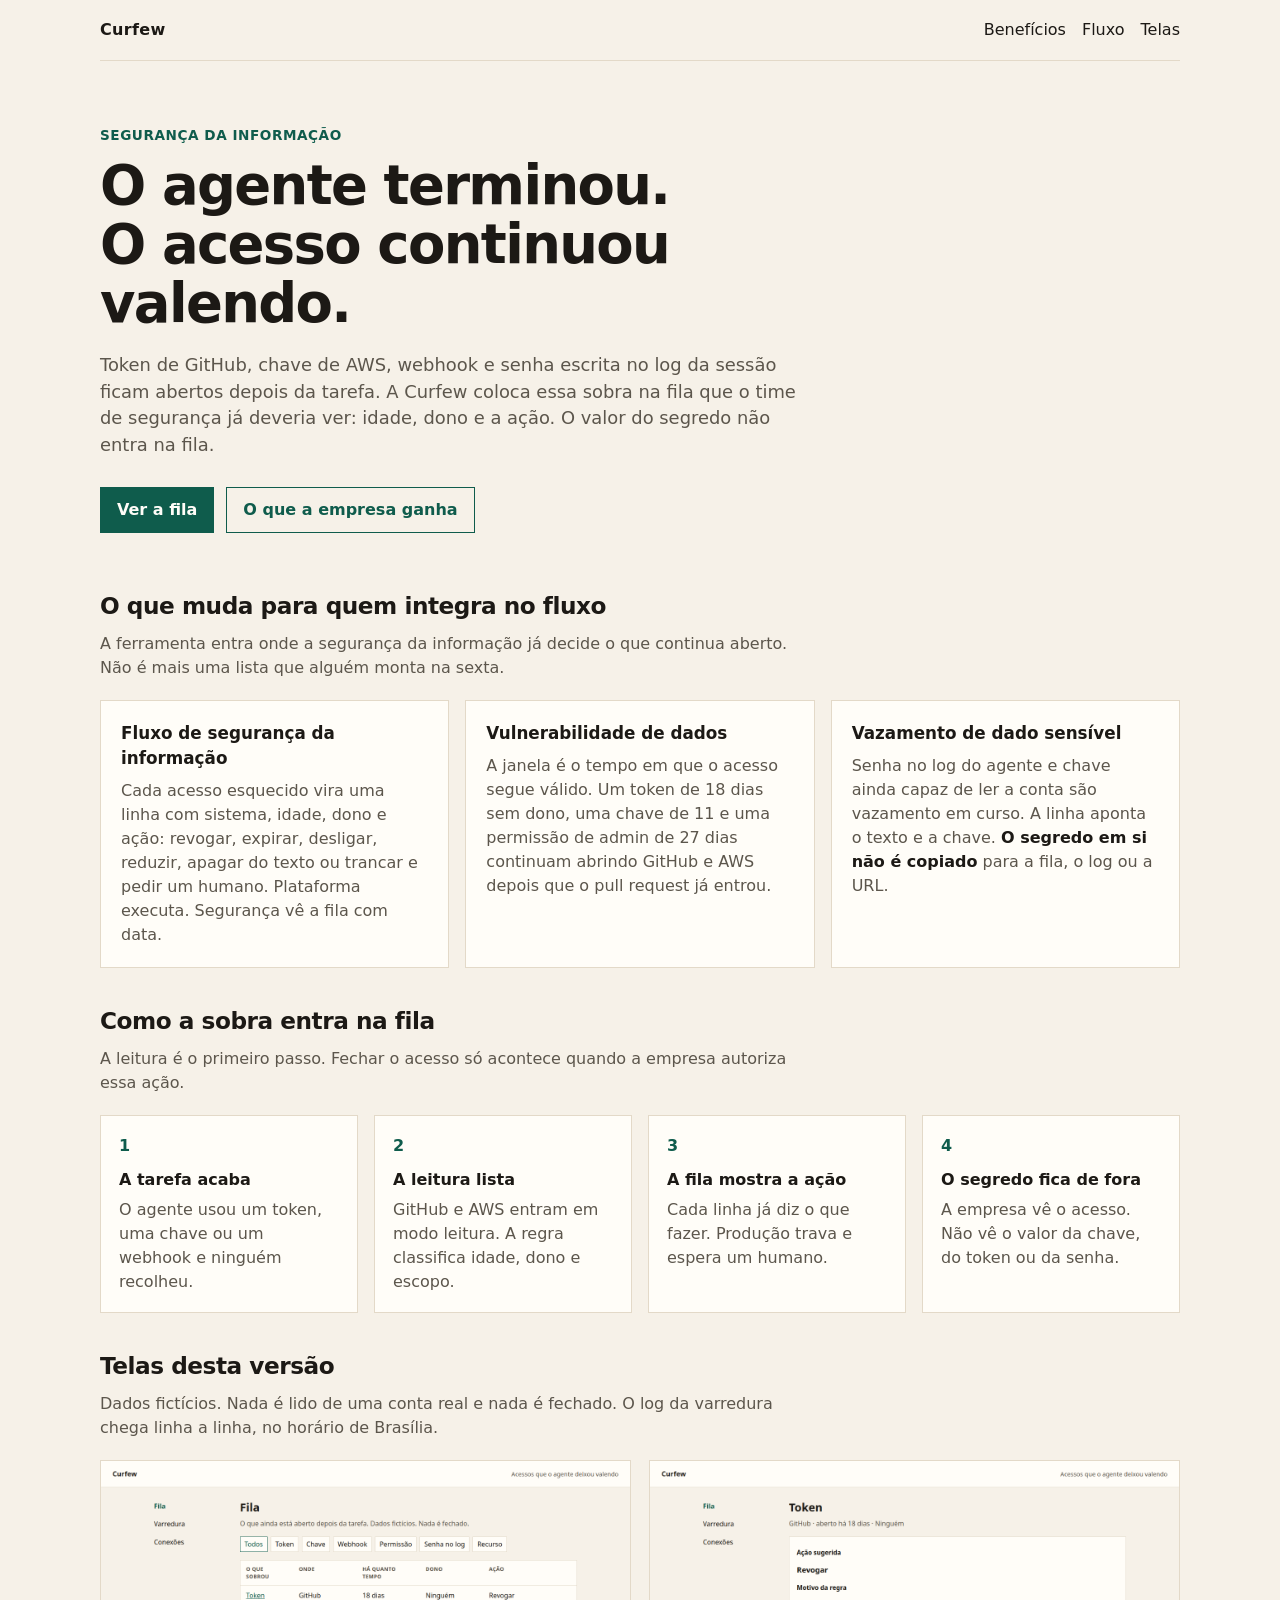
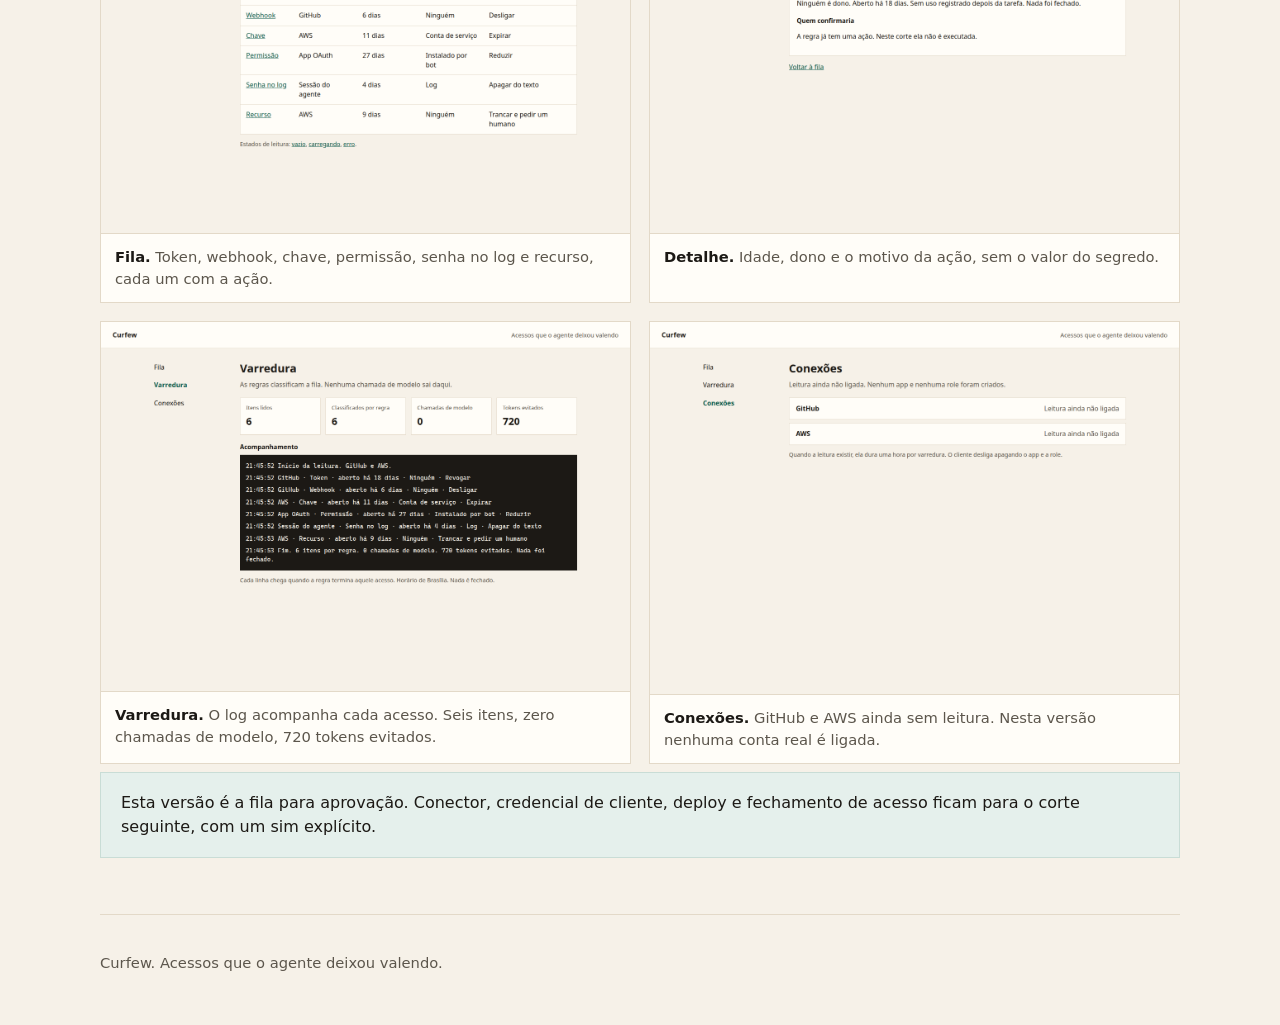
==== docs/index.html @ 266ae5e8 "Adiciona a página do produto e o README com as telas. A landing fica em docs para o GitHub Pages e o" ====
<!DOCTYPE html>
<html lang="pt-BR">
<head>
    <meta charset="utf-8">
    <meta name="viewport" content="width=device-width, initial-scale=1">
    <title>Curfew — acessos que o agente deixou valendo</title>
    <meta name="description" content="A Curfew coloca no fluxo de segurança da informação os acessos que um agente de IA deixou valendo: token, chave, webhook e senha no log.">
    <link rel="icon" href="data:image/svg+xml,%3Csvg xmlns='http://www.w3.org/2000/svg' viewBox='0 0 32 32'%3E%3Crect width='32' height='32' fill='%230f5c4c'/%3E%3Cpath d='M10 15V12a6 6 0 0 1 12 0v3' fill='none' stroke='%23fffdf8' stroke-width='2'/%3E%3Crect x='8' y='15' width='16' height='10' fill='%23fffdf8'/%3E%3C/svg%3E">
    <link rel="stylesheet" href="site.css">
</head>
<body>
    <header class="wrap top">
        <a class="mark" href="#topo">Curfew</a>
        <nav>
            <a href="#beneficios">Benefícios</a>
            <a href="#fluxo">Fluxo</a>
            <a href="#telas">Telas</a>
        </nav>
    </header>

    <main id="topo">
        <section class="wrap hero">
            <p class="kicker">Segurança da informação</p>
            <h1>O agente terminou. O acesso continuou valendo.</h1>
            <p class="lede">Token de GitHub, chave de AWS, webhook e senha escrita no log da sessão ficam abertos depois da tarefa. A Curfew coloca essa sobra na fila que o time de segurança já deveria ver: idade, dono e a ação. O valor do segredo não entra na fila.</p>
            <div class="hero-actions">
                <a class="button" href="#telas">Ver a fila</a>
                <a class="button quiet" href="#beneficios">O que a empresa ganha</a>
            </div>
        </section>

        <section class="wrap band" id="beneficios">
            <h2>O que muda para quem integra no fluxo</h2>
            <p class="section-note">A ferramenta entra onde a segurança da informação já decide o que continua aberto. Não é mais uma lista que alguém monta na sexta.</p>
            <div class="benefits">
                <article class="card">
                    <h3>Fluxo de segurança da informação</h3>
                    <p>Cada acesso esquecido vira uma linha com sistema, idade, dono e ação: revogar, expirar, desligar, reduzir, apagar do texto ou trancar e pedir um humano. Plataforma executa. Segurança vê a fila com data.</p>
                </article>
                <article class="card">
                    <h3>Vulnerabilidade de dados</h3>
                    <p>A janela é o tempo em que o acesso segue válido. Um token de 18 dias sem dono, uma chave de 11 e uma permissão de admin de 27 dias continuam abrindo GitHub e AWS depois que o pull request já entrou.</p>
                </article>
                <article class="card">
                    <h3>Vazamento de dado sensível</h3>
                    <p>Senha no log do agente e chave ainda capaz de ler a conta são vazamento em curso. A linha aponta o texto e a chave. <strong>O segredo em si não é copiado</strong> para a fila, o log ou a URL.</p>
                </article>
            </div>
        </section>

        <section class="wrap band" id="fluxo">
            <h2>Como a sobra entra na fila</h2>
            <p class="section-note">A leitura é o primeiro passo. Fechar o acesso só acontece quando a empresa autoriza essa ação.</p>
            <ol class="steps">
                <li>
                    <h3>A tarefa acaba</h3>
                    <p>O agente usou um token, uma chave ou um webhook e ninguém recolheu.</p>
                </li>
                <li>
                    <h3>A leitura lista</h3>
                    <p>GitHub e AWS entram em modo leitura. A regra classifica idade, dono e escopo.</p>
                </li>
                <li>
                    <h3>A fila mostra a ação</h3>
                    <p>Cada linha já diz o que fazer. Produção trava e espera um humano.</p>
                </li>
                <li>
                    <h3>O segredo fica de fora</h3>
                    <p>A empresa vê o acesso. Não vê o valor da chave, do token ou da senha.</p>
                </li>
            </ol>
        </section>

        <section class="wrap band" id="telas">
            <h2>Telas desta versão</h2>
            <p class="section-note">Dados fictícios. Nada é lido de uma conta real e nada é fechado. O log da varredura chega linha a linha, no horário de Brasília.</p>
            <div class="shots">
                <figure>
                    <img src="prints/fila.png" alt="Fila da Curfew com seis acessos fictícios e a ação de cada um.">
                    <figcaption><strong>Fila.</strong> Token, webhook, chave, permissão, senha no log e recurso, cada um com a ação.</figcaption>
                </figure>
                <figure>
                    <img src="prints/detalhe.png" alt="Detalhe de um token do GitHub sem dono, aberto há 18 dias, com a ação revogar.">
                    <figcaption><strong>Detalhe.</strong> Idade, dono e o motivo da ação, sem o valor do segredo.</figcaption>
                </figure>
                <figure>
                    <img src="prints/varredura.png" alt="Tela de varredura com contadores e o log ao vivo da leitura.">
                    <figcaption><strong>Varredura.</strong> O log acompanha cada acesso. Seis itens, zero chamadas de modelo, 720 tokens evitados.</figcaption>
                </figure>
                <figure>
                    <img src="prints/conexoes.png" alt="Tela de conexões com GitHub e AWS ainda sem leitura ligada.">
                    <figcaption><strong>Conexões.</strong> GitHub e AWS ainda sem leitura. Nesta versão nenhuma conta real é ligada.</figcaption>
                </figure>
            </div>
            <div class="limit">
                <p>Esta versão é a fila para aprovação. Conector, credencial de cliente, deploy e fechamento de acesso ficam para o corte seguinte, com um sim explícito.</p>
            </div>
        </section>
    </main>

    <footer class="wrap foot">
        <p>Curfew. Acessos que o agente deixou valendo.</p>
    </footer>
</body>
</html>
---- docs/site.css ----
:root {
    color-scheme: light;
    --ink: #1c1915;
    --muted: #5c564c;
    --line: #e3d9c8;
    --paper: #f6f1e8;
    --card: #fffdf8;
    --accent: #0f5c4c;
    --accent-soft: #e5f0ec;
    --danger: #8d2f2f;
}

* { box-sizing: border-box; }

body {
    margin: 0;
    font-family: "Segoe UI", system-ui, sans-serif;
    color: var(--ink);
    background: var(--paper);
    line-height: 1.5;
}

a { color: var(--accent); }

img { max-width: 100%; height: auto; display: block; }

.wrap {
    width: min(1080px, calc(100% - 40px));
    margin: 0 auto;
}

.top {
    display: flex;
    justify-content: space-between;
    align-items: center;
    gap: 16px;
    padding: 18px 0;
    border-bottom: 1px solid var(--line);
}

.mark {
    color: var(--ink);
    font-weight: 650;
    text-decoration: none;
    letter-spacing: 0.02em;
}

.top nav { display: flex; flex-wrap: wrap; gap: 16px; }

.top nav a { color: var(--ink); text-decoration: none; }

.top nav a:hover { color: var(--accent); }

.hero { padding: 64px 0 28px; }

.kicker {
    margin: 0 0 12px;
    color: var(--accent);
    font-size: 0.85rem;
    font-weight: 650;
    letter-spacing: 0.04em;
    text-transform: uppercase;
}

h1 {
    margin: 0;
    max-width: 16ch;
    font-size: clamp(2.1rem, 5vw, 3.4rem);
    line-height: 1.08;
    font-weight: 650;
    letter-spacing: -0.03em;
}

.lede {
    max-width: 62ch;
    margin: 18px 0 0;
    color: var(--muted);
    font-size: 1.12rem;
}

.hero-actions { display: flex; flex-wrap: wrap; gap: 12px; margin-top: 28px; }

.button {
    display: inline-block;
    padding: 10px 16px;
    border: 1px solid var(--accent);
    background: var(--accent);
    color: #fffdf8;
    text-decoration: none;
    font-weight: 650;
}

.button.quiet {
    background: transparent;
    color: var(--accent);
}

.band { padding: 28px 0 8px; }

h2 {
    margin: 0 0 8px;
    font-size: 1.45rem;
    font-weight: 650;
    letter-spacing: -0.02em;
}

.section-note { margin: 0 0 20px; max-width: 68ch; color: var(--muted); }

.benefits {
    display: grid;
    grid-template-columns: repeat(3, 1fr);
    gap: 16px;
}

.card {
    background: var(--card);
    border: 1px solid var(--line);
    padding: 20px;
}

.card h3 { margin: 0 0 8px; font-size: 1.05rem; }

.card p { margin: 0; color: var(--muted); }

.card strong { color: var(--ink); font-weight: 650; }

.steps {
    display: grid;
    grid-template-columns: repeat(4, 1fr);
    gap: 16px;
    margin: 0;
    padding: 0;
    list-style: none;
    counter-reset: step;
}

.steps li {
    background: var(--card);
    border: 1px solid var(--line);
    padding: 18px;
}

.steps li::before {
    counter-increment: step;
    content: counter(step);
    display: block;
    margin-bottom: 10px;
    color: var(--accent);
    font-weight: 650;
}

.steps h3 { margin: 0 0 6px; font-size: 1rem; }

.steps p { margin: 0; color: var(--muted); }

.shots {
    display: grid;
    grid-template-columns: 1fr 1fr;
    gap: 18px;
}

figure {
    margin: 0;
    background: var(--card);
    border: 1px solid var(--line);
}

figure img { width: 100%; border-bottom: 1px solid var(--line); }

figcaption { padding: 12px 14px; color: var(--muted); font-size: 0.92rem; }

figcaption strong { color: var(--ink); }

.limit {
    margin-top: 8px;
    padding: 18px 20px;
    background: var(--accent-soft);
    border: 1px solid #c9ddd6;
}

.limit p { margin: 0; }

.foot {
    margin-top: 48px;
    padding: 22px 0 36px;
    border-top: 1px solid var(--line);
    color: var(--muted);
    font-size: 0.92rem;
}

@media (max-width: 860px) {
    .benefits, .steps, .shots { grid-template-columns: 1fr; }
    .hero { padding-top: 40px; }
}
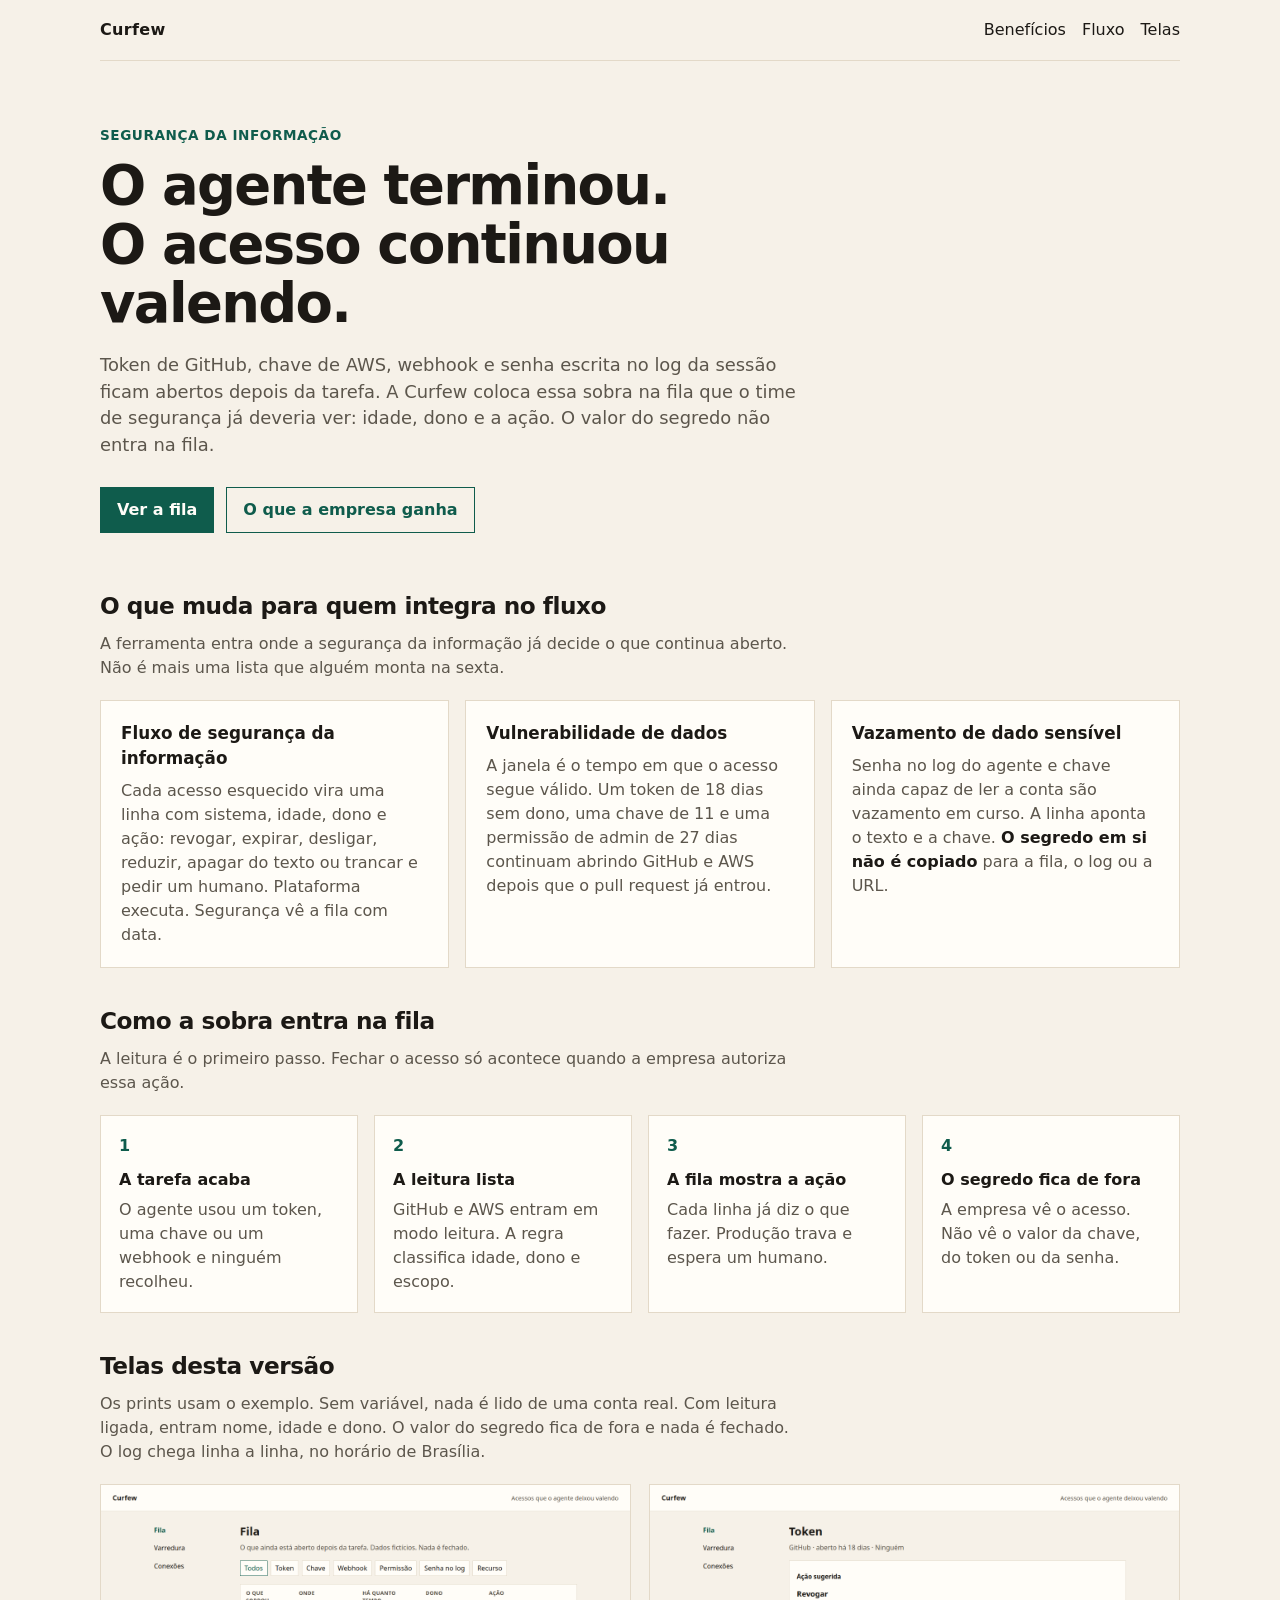
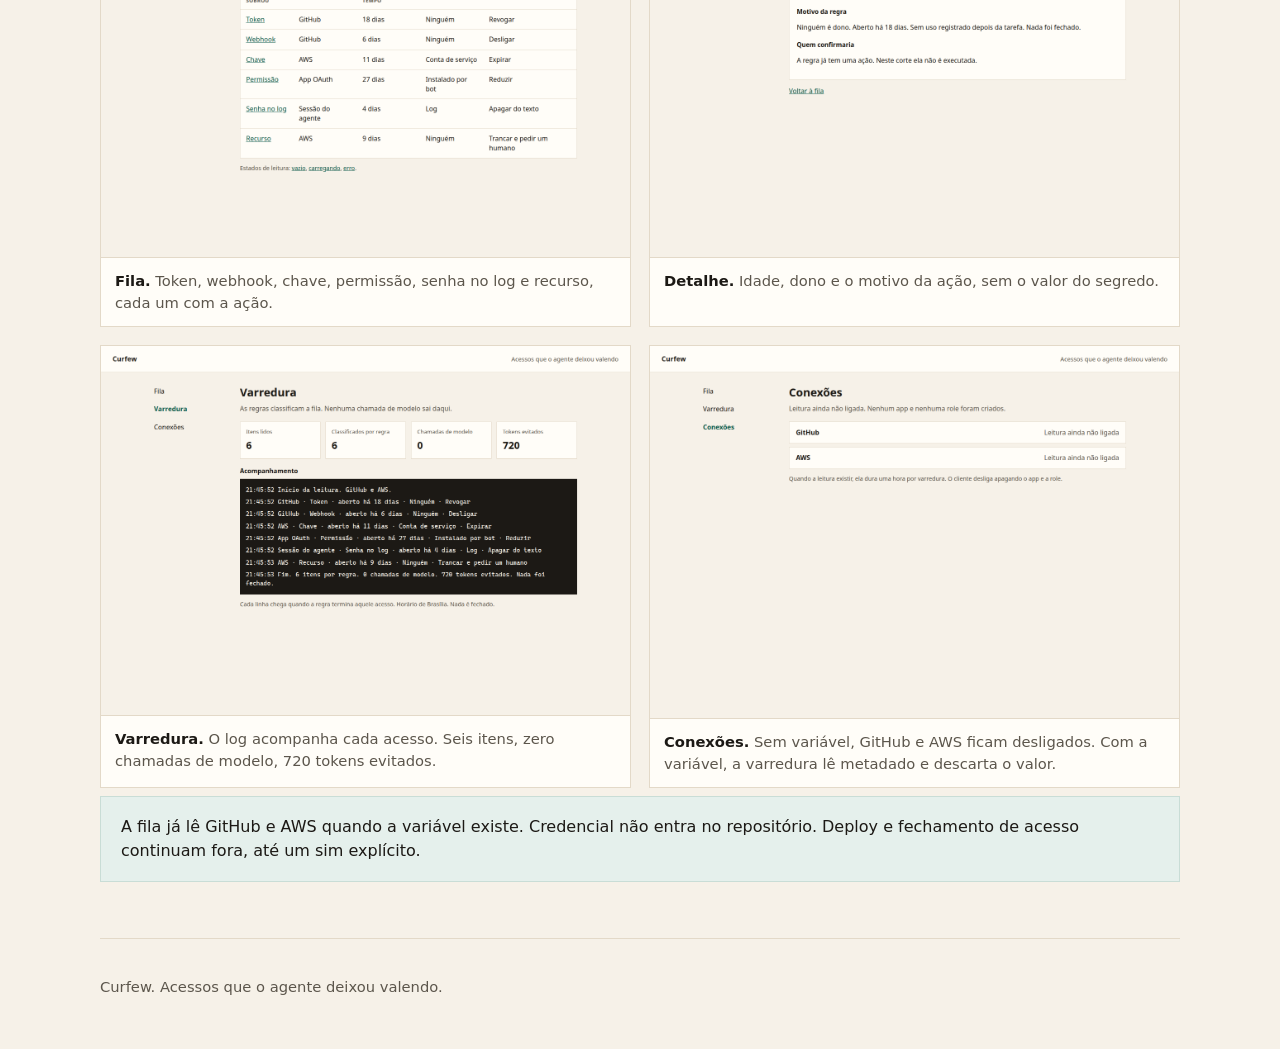
==== commit ea1ad2e9: "Lê GitHub e AWS sem gravar o valor do segredo. Sem variável a fila continua o exemplo. Com CURFEW_GI" ====
--- a/docs/index.html
+++ b/docs/index.html
@@ -73,7 +73,7 @@
 
         <section class="wrap band" id="telas">
             <h2>Telas desta versão</h2>
-            <p class="section-note">Dados fictícios. Nada é lido de uma conta real e nada é fechado. O log da varredura chega linha a linha, no horário de Brasília.</p>
+            <p class="section-note">Os prints usam o exemplo. Sem variável, nada é lido de uma conta real. Com leitura ligada, entram nome, idade e dono. O valor do segredo fica de fora e nada é fechado. O log chega linha a linha, no horário de Brasília.</p>
             <div class="shots">
                 <figure>
                     <img src="prints/fila.png" alt="Fila da Curfew com seis acessos fictícios e a ação de cada um.">
@@ -89,11 +89,11 @@
                 </figure>
                 <figure>
                     <img src="prints/conexoes.png" alt="Tela de conexões com GitHub e AWS ainda sem leitura ligada.">
-                    <figcaption><strong>Conexões.</strong> GitHub e AWS ainda sem leitura. Nesta versão nenhuma conta real é ligada.</figcaption>
+                    <figcaption><strong>Conexões.</strong> Sem variável, GitHub e AWS ficam desligados. Com a variável, a varredura lê metadado e descarta o valor.</figcaption>
                 </figure>
             </div>
             <div class="limit">
-                <p>Esta versão é a fila para aprovação. Conector, credencial de cliente, deploy e fechamento de acesso ficam para o corte seguinte, com um sim explícito.</p>
+                <p>A fila já lê GitHub e AWS quando a variável existe. Credencial não entra no repositório. Deploy e fechamento de acesso continuam fora, até um sim explícito.</p>
             </div>
         </section>
     </main>
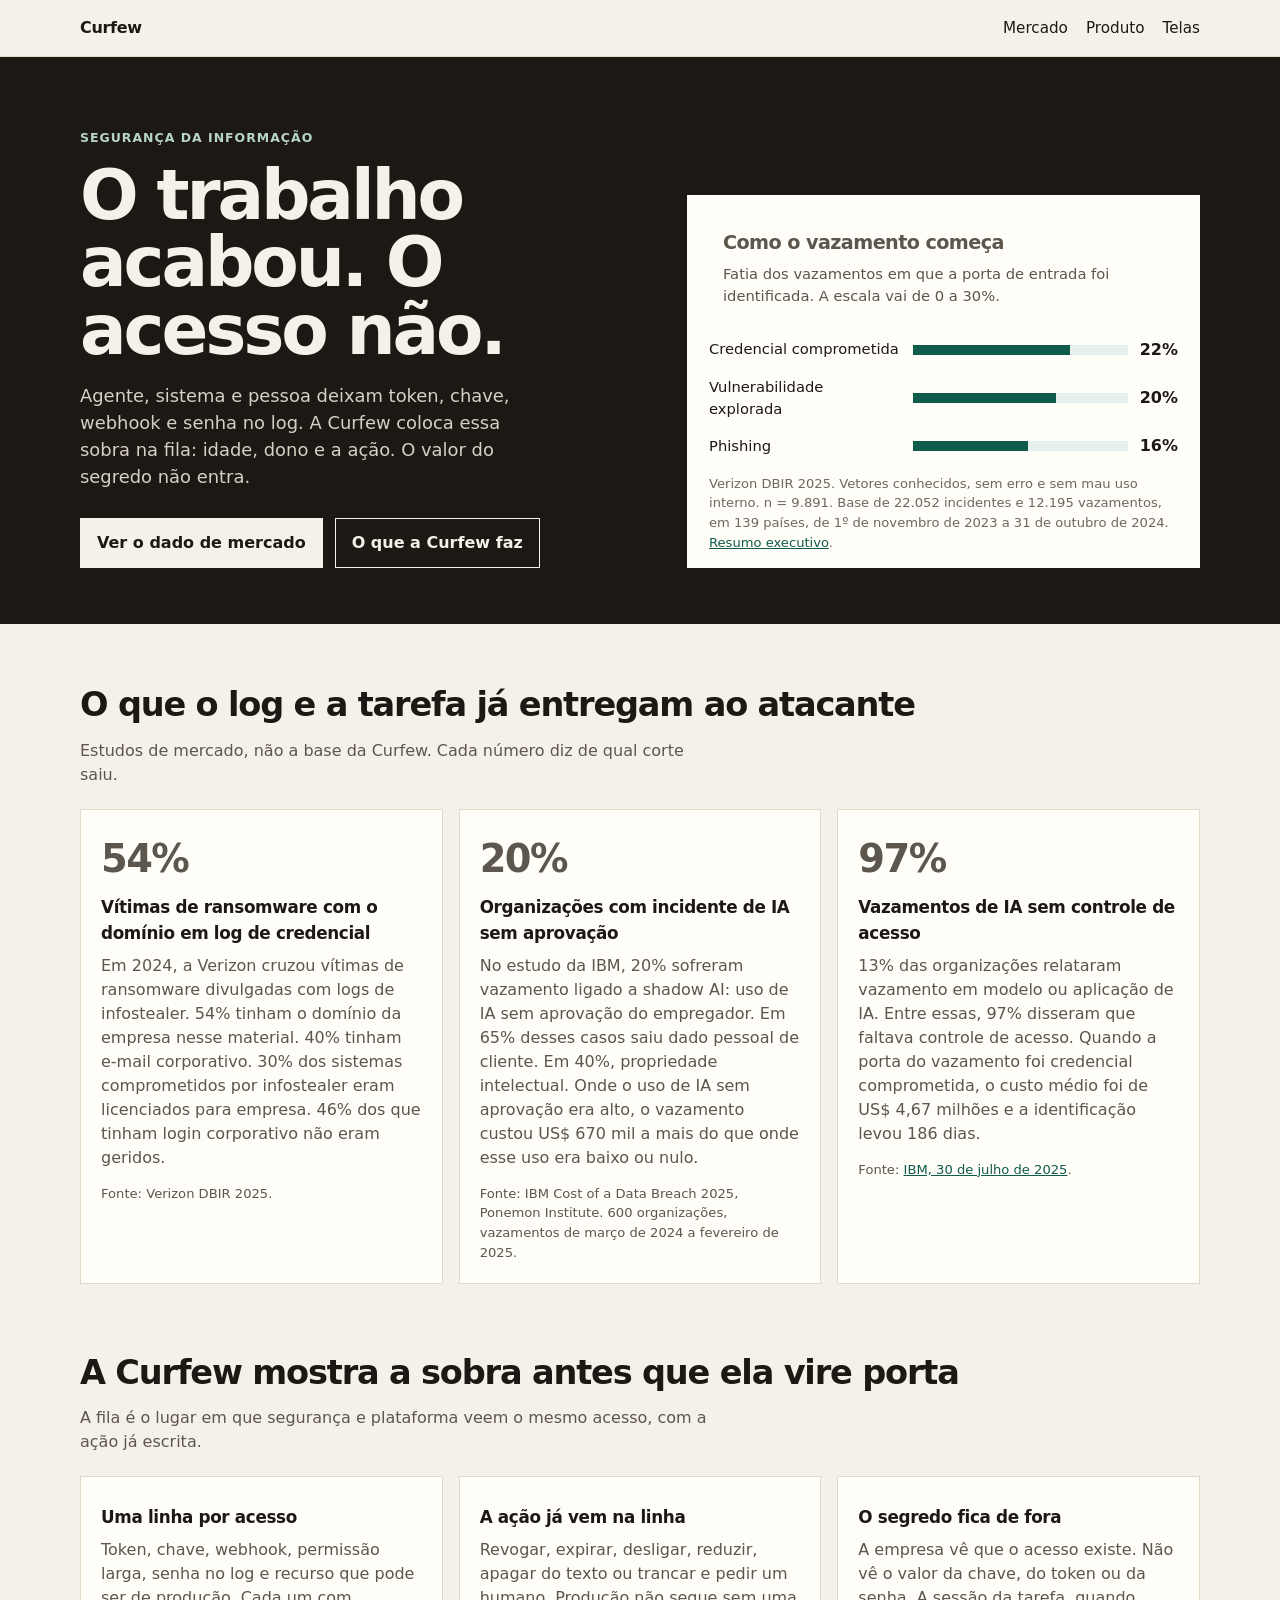
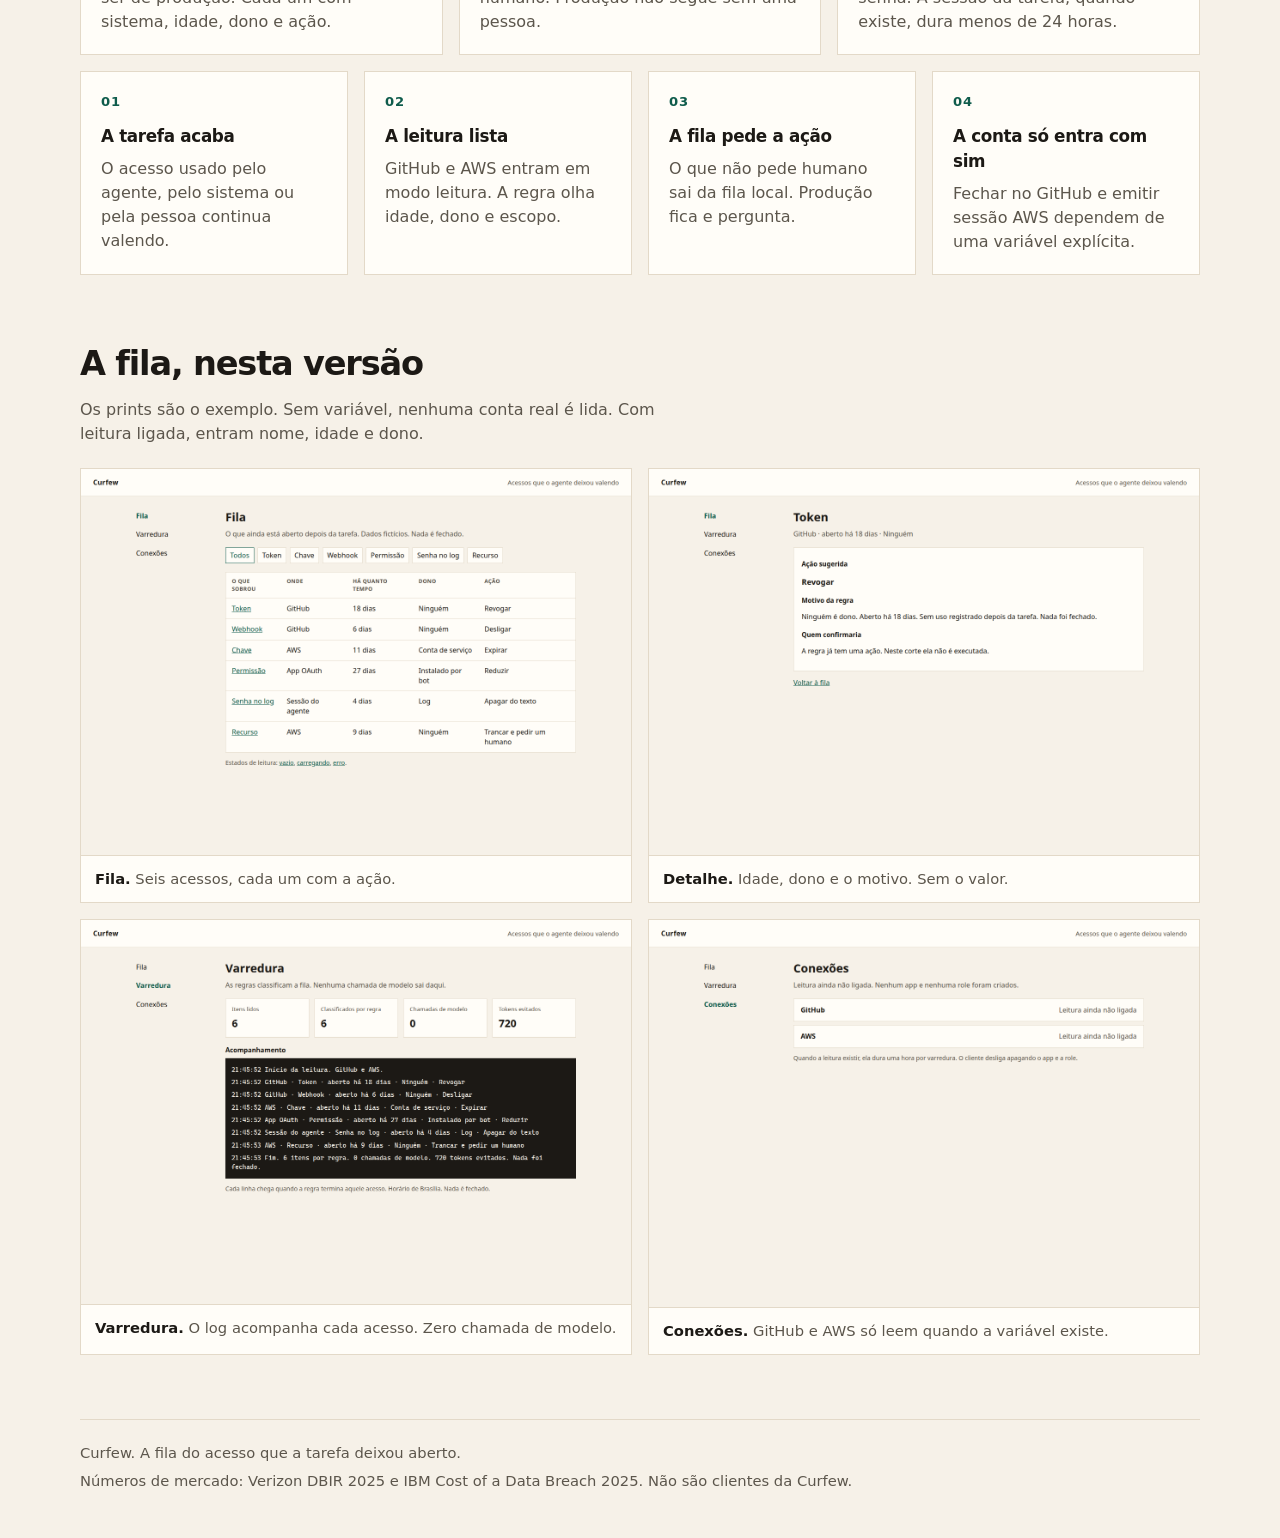
==== commit 0396c729: "Mostra na landing o dado de mercado sobre credencial e IA. O gráfico usa o DBIR 2025 da Verizon. Os " ====
--- a/docs/index.html
+++ b/docs/index.html
@@ -3,103 +3,151 @@
 <head>
     <meta charset="utf-8">
     <meta name="viewport" content="width=device-width, initial-scale=1">
-    <title>Curfew — acessos que o agente deixou valendo</title>
-    <meta name="description" content="A Curfew coloca no fluxo de segurança da informação os acessos que um agente de IA deixou valendo: token, chave, webhook e senha no log.">
+    <title>Curfew — o acesso que ficou depois da tarefa</title>
+    <meta name="description" content="A Curfew lista token, chave, webhook e senha no log que agente, sistema e pessoa deixaram valendo. O gráfico usa o DBIR 2025 da Verizon e o Cost of a Data Breach 2025 da IBM.">
     <link rel="icon" href="data:image/svg+xml,%3Csvg xmlns='http://www.w3.org/2000/svg' viewBox='0 0 32 32'%3E%3Crect width='32' height='32' fill='%230f5c4c'/%3E%3Cpath d='M10 15V12a6 6 0 0 1 12 0v3' fill='none' stroke='%23fffdf8' stroke-width='2'/%3E%3Crect x='8' y='15' width='16' height='10' fill='%23fffdf8'/%3E%3C/svg%3E">
     <link rel="stylesheet" href="site.css">
 </head>
 <body>
-    <header class="wrap top">
-        <a class="mark" href="#topo">Curfew</a>
-        <nav>
-            <a href="#beneficios">Benefícios</a>
-            <a href="#fluxo">Fluxo</a>
-            <a href="#telas">Telas</a>
-        </nav>
+    <header class="top">
+        <div class="wrap bar">
+            <a class="mark" href="#topo">Curfew</a>
+            <nav aria-label="Seções">
+                <a href="#mercado">Mercado</a>
+                <a href="#produto">Produto</a>
+                <a href="#telas">Telas</a>
+            </nav>
+        </div>
     </header>
 
     <main id="topo">
-        <section class="wrap hero">
-            <p class="kicker">Segurança da informação</p>
-            <h1>O agente terminou. O acesso continuou valendo.</h1>
-            <p class="lede">Token de GitHub, chave de AWS, webhook e senha escrita no log da sessão ficam abertos depois da tarefa. A Curfew coloca essa sobra na fila que o time de segurança já deveria ver: idade, dono e a ação. O valor do segredo não entra na fila.</p>
-            <div class="hero-actions">
-                <a class="button" href="#telas">Ver a fila</a>
-                <a class="button quiet" href="#beneficios">O que a empresa ganha</a>
+        <section class="hero-band">
+            <div class="wrap hero">
+                <div>
+                    <p class="kicker">Segurança da informação</p>
+                    <h1>O trabalho acabou. O acesso não.</h1>
+                    <p class="lede">Agente, sistema e pessoa deixam token, chave, webhook e senha no log. A Curfew coloca essa sobra na fila: idade, dono e a ação. O valor do segredo não entra.</p>
+                    <div class="hero-actions">
+                        <a class="button" href="#mercado">Ver o dado de mercado</a>
+                        <a class="button quiet" href="#produto">O que a Curfew faz</a>
+                    </div>
+                </div>
+                <figure class="chart">
+                    <figcaption>
+                        <h2>Como o vazamento começa</h2>
+                        <p>Fatia dos vazamentos em que a porta de entrada foi identificada. A escala vai de 0 a 30%.</p>
+                    </figcaption>
+                    <ul class="bars">
+                        <li>
+                            <span class="bar-name">Credencial comprometida</span>
+                            <span class="bar-track" aria-hidden="true"><span class="bar-fill" style="width: 73.33%"></span></span>
+                            <span class="bar-value">22%</span>
+                        </li>
+                        <li>
+                            <span class="bar-name">Vulnerabilidade explorada</span>
+                            <span class="bar-track" aria-hidden="true"><span class="bar-fill" style="width: 66.67%"></span></span>
+                            <span class="bar-value">20%</span>
+                        </li>
+                        <li>
+                            <span class="bar-name">Phishing</span>
+                            <span class="bar-track" aria-hidden="true"><span class="bar-fill" style="width: 53.33%"></span></span>
+                            <span class="bar-value">16%</span>
+                        </li>
+                    </ul>
+                    <p class="source">Verizon DBIR 2025. Vetores conhecidos, sem erro e sem mau uso interno. n = 9.891. Base de 22.052 incidentes e 12.195 vazamentos, em 139 países, de 1º de novembro de 2023 a 31 de outubro de 2024. <a href="https://www.verizon.com/business/resources/reports/dbir/2025-dbir-executive-summary.pdf">Resumo executivo</a>.</p>
+                </figure>
             </div>
         </section>
 
-        <section class="wrap band" id="beneficios">
-            <h2>O que muda para quem integra no fluxo</h2>
-            <p class="section-note">A ferramenta entra onde a segurança da informação já decide o que continua aberto. Não é mais uma lista que alguém monta na sexta.</p>
-            <div class="benefits">
-                <article class="card">
-                    <h3>Fluxo de segurança da informação</h3>
-                    <p>Cada acesso esquecido vira uma linha com sistema, idade, dono e ação: revogar, expirar, desligar, reduzir, apagar do texto ou trancar e pedir um humano. Plataforma executa. Segurança vê a fila com data.</p>
+        <section class="wrap band" id="mercado">
+            <h2>O que o log e a tarefa já entregam ao atacante</h2>
+            <p class="section-note">Estudos de mercado, não a base da Curfew. Cada número diz de qual corte saiu.</p>
+            <div class="facts">
+                <article>
+                    <p class="fact-value">54%</p>
+                    <h3>Vítimas de ransomware com o domínio em log de credencial</h3>
+                    <p>Em 2024, a Verizon cruzou vítimas de ransomware divulgadas com logs de infostealer. 54% tinham o domínio da empresa nesse material. 40% tinham e-mail corporativo. 30% dos sistemas comprometidos por infostealer eram licenciados para empresa. 46% dos que tinham login corporativo não eram geridos.</p>
+                    <p class="source">Fonte: Verizon DBIR 2025.</p>
                 </article>
-                <article class="card">
-                    <h3>Vulnerabilidade de dados</h3>
-                    <p>A janela é o tempo em que o acesso segue válido. Um token de 18 dias sem dono, uma chave de 11 e uma permissão de admin de 27 dias continuam abrindo GitHub e AWS depois que o pull request já entrou.</p>
+                <article>
+                    <p class="fact-value">20%</p>
+                    <h3>Organizações com incidente de IA sem aprovação</h3>
+                    <p>No estudo da IBM, 20% sofreram vazamento ligado a shadow AI: uso de IA sem aprovação do empregador. Em 65% desses casos saiu dado pessoal de cliente. Em 40%, propriedade intelectual. Onde o uso de IA sem aprovação era alto, o vazamento custou US$ 670 mil a mais do que onde esse uso era baixo ou nulo.</p>
+                    <p class="source">Fonte: IBM Cost of a Data Breach 2025, Ponemon Institute. 600 organizações, vazamentos de março de 2024 a fevereiro de 2025.</p>
                 </article>
-                <article class="card">
-                    <h3>Vazamento de dado sensível</h3>
-                    <p>Senha no log do agente e chave ainda capaz de ler a conta são vazamento em curso. A linha aponta o texto e a chave. <strong>O segredo em si não é copiado</strong> para a fila, o log ou a URL.</p>
+                <article>
+                    <p class="fact-value">97%</p>
+                    <h3>Vazamentos de IA sem controle de acesso</h3>
+                    <p>13% das organizações relataram vazamento em modelo ou aplicação de IA. Entre essas, 97% disseram que faltava controle de acesso. Quando a porta do vazamento foi credencial comprometida, o custo médio foi de US$ 4,67 milhões e a identificação levou 186 dias.</p>
+                    <p class="source">Fonte: <a href="https://newsroom.ibm.com/2025-07-30-ibm-report-13-of-organizations-reported-breaches-of-ai-models-or-applications,-97-of-which-reported-lacking-proper-ai-access-controls">IBM, 30 de julho de 2025</a>.</p>
                 </article>
             </div>
         </section>
 
-        <section class="wrap band" id="fluxo">
-            <h2>Como a sobra entra na fila</h2>
-            <p class="section-note">A leitura é o primeiro passo. Fechar o acesso só acontece quando a empresa autoriza essa ação.</p>
+        <section class="wrap band" id="produto">
+            <h2>A Curfew mostra a sobra antes que ela vire porta</h2>
+            <p class="section-note">A fila é o lugar em que segurança e plataforma veem o mesmo acesso, com a ação já escrita.</p>
+            <div class="benefits">
+                <article class="card">
+                    <h3>Uma linha por acesso</h3>
+                    <p>Token, chave, webhook, permissão larga, senha no log e recurso que pode ser de produção. Cada um com sistema, idade, dono e ação.</p>
+                </article>
+                <article class="card">
+                    <h3>A ação já vem na linha</h3>
+                    <p>Revogar, expirar, desligar, reduzir, apagar do texto ou trancar e pedir um humano. Produção não segue sem uma pessoa.</p>
+                </article>
+                <article class="card">
+                    <h3>O segredo fica de fora</h3>
+                    <p>A empresa vê que o acesso existe. Não vê o valor da chave, do token ou da senha. A sessão da tarefa, quando existe, dura menos de 24 horas.</p>
+                </article>
+            </div>
             <ol class="steps">
                 <li>
                     <h3>A tarefa acaba</h3>
-                    <p>O agente usou um token, uma chave ou um webhook e ninguém recolheu.</p>
+                    <p>O acesso usado pelo agente, pelo sistema ou pela pessoa continua valendo.</p>
                 </li>
                 <li>
                     <h3>A leitura lista</h3>
-                    <p>GitHub e AWS entram em modo leitura. A regra classifica idade, dono e escopo.</p>
+                    <p>GitHub e AWS entram em modo leitura. A regra olha idade, dono e escopo.</p>
                 </li>
                 <li>
-                    <h3>A fila mostra a ação</h3>
-                    <p>Cada linha já diz o que fazer. Produção trava e espera um humano.</p>
+                    <h3>A fila pede a ação</h3>
+                    <p>O que não pede humano sai da fila local. Produção fica e pergunta.</p>
                 </li>
                 <li>
-                    <h3>O segredo fica de fora</h3>
-                    <p>A empresa vê o acesso. Não vê o valor da chave, do token ou da senha.</p>
+                    <h3>A conta só entra com sim</h3>
+                    <p>Fechar no GitHub e emitir sessão AWS dependem de uma variável explícita.</p>
                 </li>
             </ol>
         </section>
 
         <section class="wrap band" id="telas">
-            <h2>Telas desta versão</h2>
-            <p class="section-note">Os prints usam o exemplo. Sem variável, nada é lido de uma conta real. Com leitura ligada, entram nome, idade e dono. O valor do segredo fica de fora e nada é fechado. O log chega linha a linha, no horário de Brasília.</p>
+            <h2>A fila, nesta versão</h2>
+            <p class="section-note">Os prints são o exemplo. Sem variável, nenhuma conta real é lida. Com leitura ligada, entram nome, idade e dono.</p>
             <div class="shots">
                 <figure>
-                    <img src="prints/fila.png" alt="Fila da Curfew com seis acessos fictícios e a ação de cada um.">
-                    <figcaption><strong>Fila.</strong> Token, webhook, chave, permissão, senha no log e recurso, cada um com a ação.</figcaption>
+                    <img src="prints/fila.png" alt="Fila da Curfew com seis acessos de exemplo e a ação de cada um.">
+                    <figcaption><strong>Fila.</strong> Seis acessos, cada um com a ação.</figcaption>
                 </figure>
                 <figure>
                     <img src="prints/detalhe.png" alt="Detalhe de um token do GitHub sem dono, aberto há 18 dias, com a ação revogar.">
-                    <figcaption><strong>Detalhe.</strong> Idade, dono e o motivo da ação, sem o valor do segredo.</figcaption>
+                    <figcaption><strong>Detalhe.</strong> Idade, dono e o motivo. Sem o valor.</figcaption>
                 </figure>
                 <figure>
-                    <img src="prints/varredura.png" alt="Tela de varredura com contadores e o log ao vivo da leitura.">
-                    <figcaption><strong>Varredura.</strong> O log acompanha cada acesso. Seis itens, zero chamadas de modelo, 720 tokens evitados.</figcaption>
+                    <img src="prints/varredura.png" alt="Varredura com contadores e o log da leitura, no horário de Brasília.">
+                    <figcaption><strong>Varredura.</strong> O log acompanha cada acesso. Zero chamada de modelo.</figcaption>
                 </figure>
                 <figure>
-                    <img src="prints/conexoes.png" alt="Tela de conexões com GitHub e AWS ainda sem leitura ligada.">
-                    <figcaption><strong>Conexões.</strong> Sem variável, GitHub e AWS ficam desligados. Com a variável, a varredura lê metadado e descarta o valor.</figcaption>
+                    <img src="prints/conexoes.png" alt="Conexões com GitHub e AWS ainda sem leitura ligada.">
+                    <figcaption><strong>Conexões.</strong> GitHub e AWS só leem quando a variável existe.</figcaption>
                 </figure>
-            </div>
-            <div class="limit">
-                <p>A fila já lê GitHub e AWS quando a variável existe. Credencial não entra no repositório. Deploy e fechamento de acesso continuam fora, até um sim explícito.</p>
             </div>
         </section>
     </main>
 
     <footer class="wrap foot">
-        <p>Curfew. Acessos que o agente deixou valendo.</p>
+        <p>Curfew. A fila do acesso que a tarefa deixou aberto.</p>
+        <p>Números de mercado: Verizon DBIR 2025 e IBM Cost of a Data Breach 2025. Não são clientes da Curfew.</p>
     </footer>
 </body>
 </html>
--- a/docs/site.css
+++ b/docs/site.css
@@ -7,14 +7,13 @@
     --card: #fffdf8;
     --accent: #0f5c4c;
     --accent-soft: #e5f0ec;
-    --danger: #8d2f2f;
 }
 
 * { box-sizing: border-box; }
 
 body {
     margin: 0;
-    font-family: "Segoe UI", system-ui, sans-serif;
+    font-family: ui-sans-serif, "Segoe UI", system-ui, sans-serif;
     color: var(--ink);
     background: var(--paper);
     line-height: 1.5;
@@ -25,56 +24,71 @@
 img { max-width: 100%; height: auto; display: block; }
 
 .wrap {
-    width: min(1080px, calc(100% - 40px));
+    width: min(1120px, calc(100% - 40px));
     margin: 0 auto;
 }
 
 .top {
+    position: sticky;
+    top: 0;
+    z-index: 2;
+    background: rgba(246, 241, 232, 0.94);
+    border-bottom: 1px solid var(--line);
+}
+
+.bar {
     display: flex;
     justify-content: space-between;
     align-items: center;
     gap: 16px;
-    padding: 18px 0;
-    border-bottom: 1px solid var(--line);
+    padding: 16px 0;
 }
 
 .mark {
     color: var(--ink);
-    font-weight: 650;
+    font-weight: 680;
     text-decoration: none;
-    letter-spacing: 0.02em;
-}
-
-.top nav { display: flex; flex-wrap: wrap; gap: 16px; }
-
-.top nav a { color: var(--ink); text-decoration: none; }
+    letter-spacing: -0.02em;
+}
+
+.top nav { display: flex; flex-wrap: wrap; gap: 18px; }
+
+.top nav a { color: var(--ink); text-decoration: none; font-size: 0.95rem; }
 
 .top nav a:hover { color: var(--accent); }
 
-.hero { padding: 64px 0 28px; }
+.hero-band { background: var(--ink); color: var(--paper); }
+
+.hero {
+    display: grid;
+    grid-template-columns: 1.05fr 0.95fr;
+    gap: 40px;
+    align-items: end;
+    padding: 72px 0 56px;
+}
 
 .kicker {
-    margin: 0 0 12px;
-    color: var(--accent);
-    font-size: 0.85rem;
-    font-weight: 650;
-    letter-spacing: 0.04em;
+    margin: 0 0 14px;
+    color: #b7d4cb;
+    font-size: 0.78rem;
+    font-weight: 680;
+    letter-spacing: 0.08em;
     text-transform: uppercase;
 }
 
 h1 {
     margin: 0;
-    max-width: 16ch;
-    font-size: clamp(2.1rem, 5vw, 3.4rem);
-    line-height: 1.08;
-    font-weight: 650;
-    letter-spacing: -0.03em;
+    max-width: 12ch;
+    font-size: clamp(2.6rem, 5.4vw, 4.4rem);
+    line-height: 0.98;
+    font-weight: 640;
+    letter-spacing: -0.045em;
 }
 
 .lede {
-    max-width: 62ch;
+    max-width: 38ch;
     margin: 18px 0 0;
-    color: var(--muted);
+    color: #d7cfc3;
     font-size: 1.12rem;
 }
 
@@ -82,113 +96,158 @@
 
 .button {
     display: inline-block;
-    padding: 10px 16px;
-    border: 1px solid var(--accent);
-    background: var(--accent);
-    color: #fffdf8;
+    padding: 12px 16px;
+    border: 1px solid var(--paper);
+    background: var(--paper);
+    color: var(--ink);
     text-decoration: none;
     font-weight: 650;
 }
 
 .button.quiet {
     background: transparent;
-    color: var(--accent);
-}
-
-.band { padding: 28px 0 8px; }
+    color: var(--paper);
+}
+
+.chart {
+    margin: 0;
+    padding: 22px 22px 16px;
+    background: var(--card);
+    color: var(--ink);
+}
+
+.chart h2 { margin: 0 0 6px; font-size: 1.2rem; letter-spacing: -0.03em; }
+
+.chart figcaption p { margin: 0 0 18px; color: var(--muted); }
+
+.bars { list-style: none; margin: 0; padding: 0; display: grid; gap: 14px; }
+
+.bars li {
+    display: grid;
+    grid-template-columns: minmax(9.5rem, 12rem) 1fr auto;
+    gap: 12px;
+    align-items: center;
+}
+
+.bar-name { font-size: 0.92rem; }
+
+.bar-track {
+    display: block;
+    height: 10px;
+    background: var(--accent-soft);
+}
+
+.bar-fill {
+    display: block;
+    height: 100%;
+    background: var(--accent);
+}
+
+.bar-value { font-variant-numeric: tabular-nums; font-weight: 680; }
+
+.source { margin: 16px 0 0; color: var(--muted); font-size: 0.82rem; }
+
+.chart .source { color: #6d675e; }
+
+.band { padding: 56px 0 8px; }
 
 h2 {
     margin: 0 0 8px;
-    font-size: 1.45rem;
-    font-weight: 650;
-    letter-spacing: -0.02em;
-}
-
-.section-note { margin: 0 0 20px; max-width: 68ch; color: var(--muted); }
-
-.benefits {
+    font-size: clamp(1.6rem, 3vw, 2.1rem);
+    font-weight: 640;
+    letter-spacing: -0.035em;
+}
+
+.section-note { margin: 0 0 22px; max-width: 62ch; color: var(--muted); }
+
+.facts, .benefits {
     display: grid;
     grid-template-columns: repeat(3, 1fr);
     gap: 16px;
 }
 
-.card {
+.facts article, .card, .steps li {
     background: var(--card);
     border: 1px solid var(--line);
     padding: 20px;
 }
 
-.card h3 { margin: 0 0 8px; font-size: 1.05rem; }
-
-.card p { margin: 0; color: var(--muted); }
-
-.card strong { color: var(--ink); font-weight: 650; }
+.fact-value {
+    margin: 0;
+    color: var(--accent);
+    font-size: 2.4rem;
+    font-weight: 640;
+    letter-spacing: -0.04em;
+    font-variant-numeric: tabular-nums;
+}
+
+.facts h3, .card h3, .steps h3 { margin: 8px 0; font-size: 1.05rem; letter-spacing: -0.02em; }
+
+.facts p, .card p, .steps p { margin: 0; color: var(--muted); }
+
+.facts .source { margin-top: 14px; }
 
 .steps {
     display: grid;
     grid-template-columns: repeat(4, 1fr);
     gap: 16px;
-    margin: 0;
+    margin: 16px 0 0;
     padding: 0;
     list-style: none;
     counter-reset: step;
 }
 
-.steps li {
+.steps li::before {
+    counter-increment: step;
+    content: counter(step, decimal-leading-zero);
+    display: block;
+    margin-bottom: 12px;
+    color: var(--accent);
+    font-size: 0.82rem;
+    font-weight: 680;
+    letter-spacing: 0.06em;
+}
+
+.shots {
+    display: grid;
+    grid-template-columns: 1fr 1fr;
+    gap: 16px;
+}
+
+figure { margin: 0; }
+
+.shots figure {
     background: var(--card);
     border: 1px solid var(--line);
-    padding: 18px;
-}
-
-.steps li::before {
-    counter-increment: step;
-    content: counter(step);
-    display: block;
-    margin-bottom: 10px;
-    color: var(--accent);
-    font-weight: 650;
-}
-
-.steps h3 { margin: 0 0 6px; font-size: 1rem; }
-
-.steps p { margin: 0; color: var(--muted); }
-
-.shots {
-    display: grid;
-    grid-template-columns: 1fr 1fr;
-    gap: 18px;
-}
-
-figure {
-    margin: 0;
-    background: var(--card);
-    border: 1px solid var(--line);
-}
-
-figure img { width: 100%; border-bottom: 1px solid var(--line); }
+}
+
+.shots img { width: 100%; border-bottom: 1px solid var(--line); }
 
 figcaption { padding: 12px 14px; color: var(--muted); font-size: 0.92rem; }
 
 figcaption strong { color: var(--ink); }
 
-.limit {
-    margin-top: 8px;
-    padding: 18px 20px;
-    background: var(--accent-soft);
-    border: 1px solid #c9ddd6;
-}
-
-.limit p { margin: 0; }
-
 .foot {
-    margin-top: 48px;
-    padding: 22px 0 36px;
+    margin-top: 56px;
+    padding: 22px 0 40px;
     border-top: 1px solid var(--line);
     color: var(--muted);
     font-size: 0.92rem;
 }
 
-@media (max-width: 860px) {
-    .benefits, .steps, .shots { grid-template-columns: 1fr; }
+.foot p { margin: 0 0 6px; }
+
+@media (max-width: 900px) {
+    .hero, .facts, .benefits, .steps, .shots { grid-template-columns: 1fr; }
     .hero { padding-top: 40px; }
-}
+    h1 { max-width: 14ch; }
+    .bars li {
+        grid-template-columns: 1fr auto;
+        grid-template-areas:
+            "name value"
+            "track track";
+    }
+    .bar-name { grid-area: name; }
+    .bar-value { grid-area: value; }
+    .bar-track { grid-area: track; }
+}
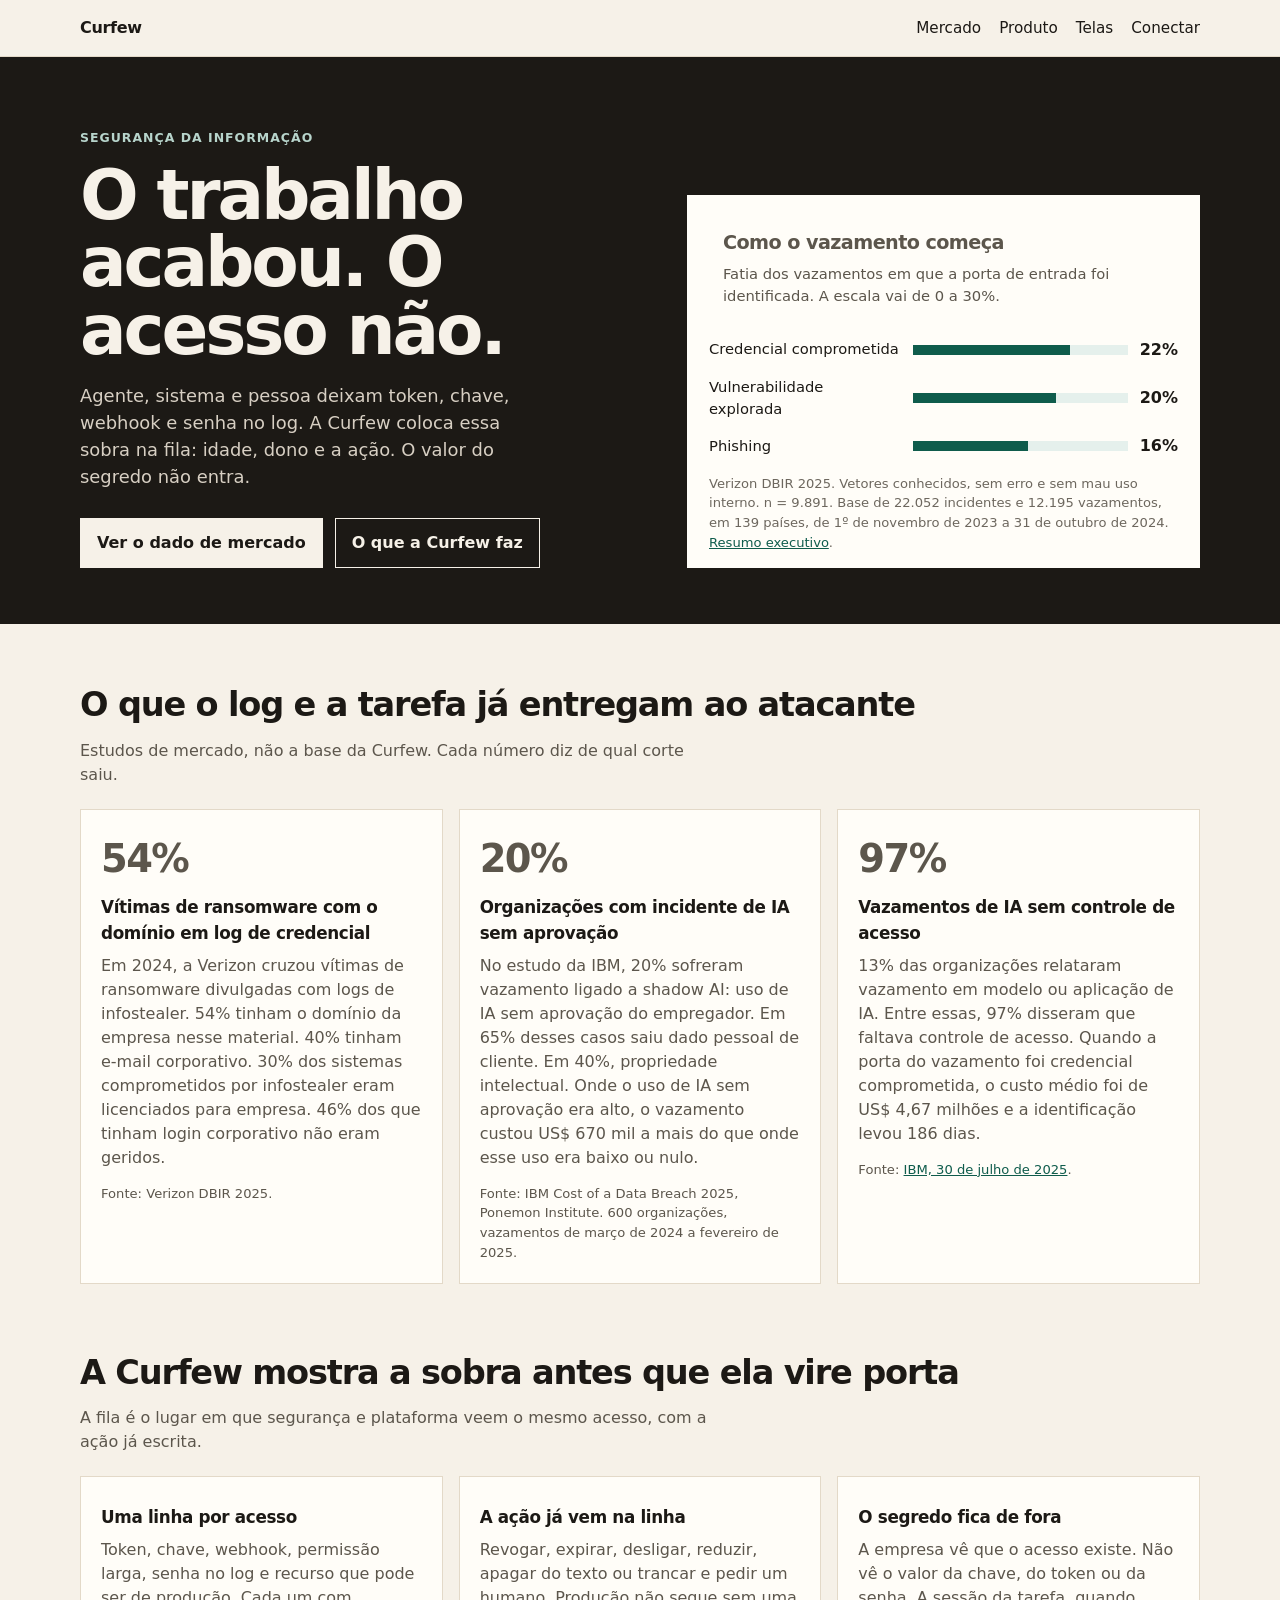
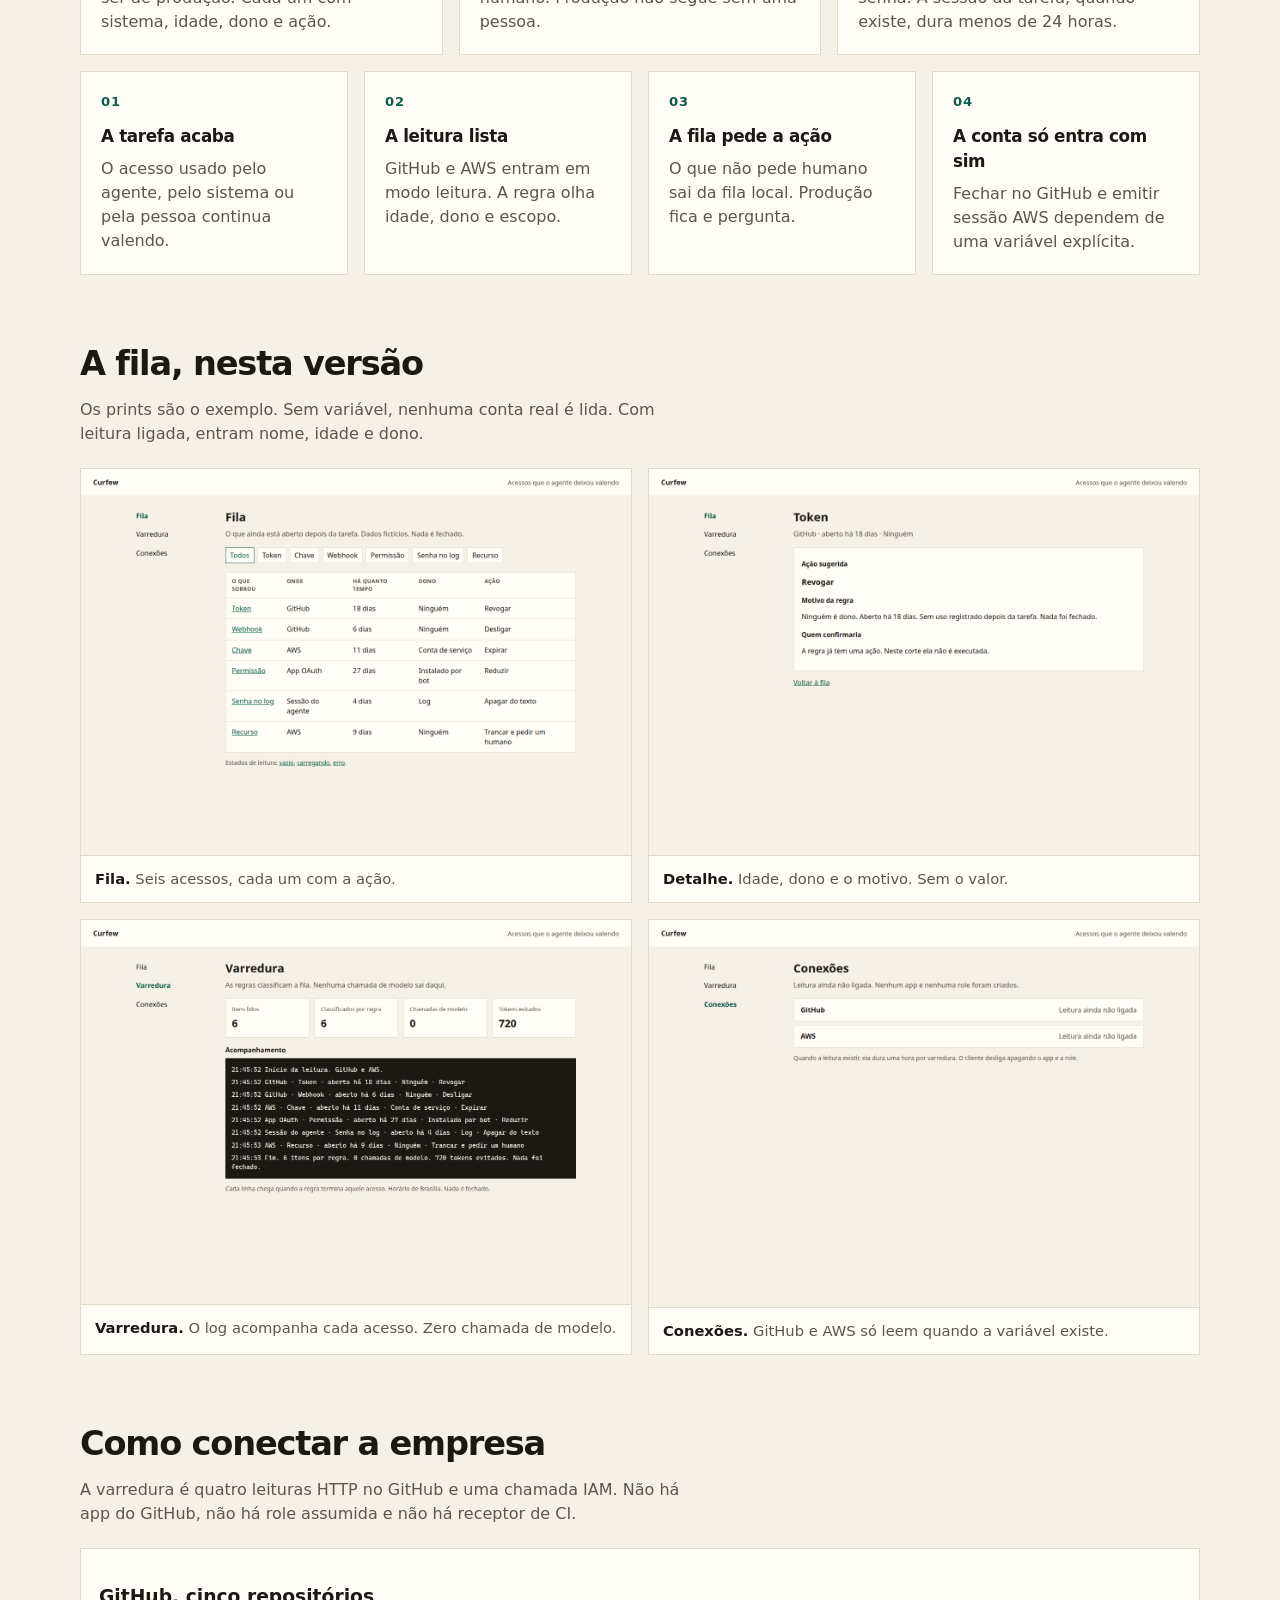
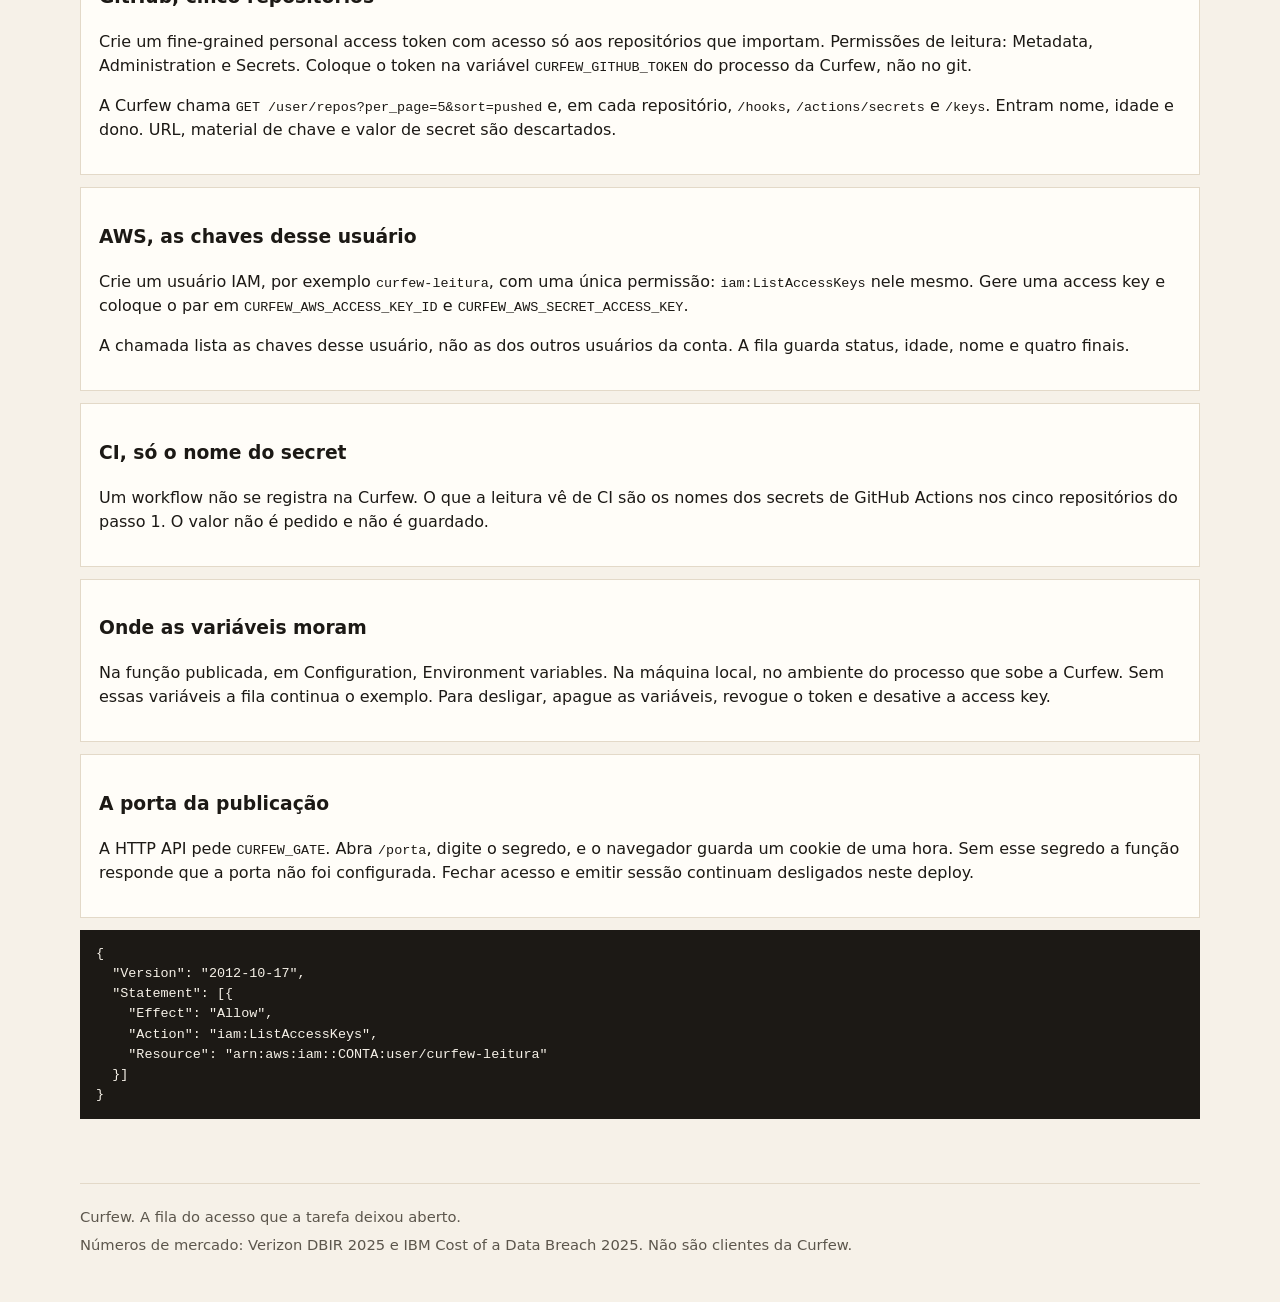
==== commit e6fbd14e: "Trava a função com uma porta e explica como a leitura entra. A publicação pede o segredo da porta. G" ====
--- a/docs/index.html
+++ b/docs/index.html
@@ -16,6 +16,7 @@
                 <a href="#mercado">Mercado</a>
                 <a href="#produto">Produto</a>
                 <a href="#telas">Telas</a>
+                <a href="#conectar">Conectar</a>
             </nav>
         </div>
     </header>
@@ -143,6 +144,43 @@
                 </figure>
             </div>
         </section>
+
+        <section class="wrap band" id="conectar">
+            <h2>Como conectar a empresa</h2>
+            <p class="section-note">A varredura é quatro leituras HTTP no GitHub e uma chamada IAM. Não há app do GitHub, não há role assumida e não há receptor de CI.</p>
+            <ol class="connect">
+                <li>
+                    <h3>GitHub, cinco repositórios</h3>
+                    <p>Crie um fine-grained personal access token com acesso só aos repositórios que importam. Permissões de leitura: Metadata, Administration e Secrets. Coloque o token na variável <code>CURFEW_GITHUB_TOKEN</code> do processo da Curfew, não no git.</p>
+                    <p>A Curfew chama <code>GET /user/repos?per_page=5&amp;sort=pushed</code> e, em cada repositório, <code>/hooks</code>, <code>/actions/secrets</code> e <code>/keys</code>. Entram nome, idade e dono. URL, material de chave e valor de secret são descartados.</p>
+                </li>
+                <li>
+                    <h3>AWS, as chaves desse usuário</h3>
+                    <p>Crie um usuário IAM, por exemplo <code>curfew-leitura</code>, com uma única permissão: <code>iam:ListAccessKeys</code> nele mesmo. Gere uma access key e coloque o par em <code>CURFEW_AWS_ACCESS_KEY_ID</code> e <code>CURFEW_AWS_SECRET_ACCESS_KEY</code>.</p>
+                    <p>A chamada lista as chaves desse usuário, não as dos outros usuários da conta. A fila guarda status, idade, nome e quatro finais.</p>
+                </li>
+                <li>
+                    <h3>CI, só o nome do secret</h3>
+                    <p>Um workflow não se registra na Curfew. O que a leitura vê de CI são os nomes dos secrets de GitHub Actions nos cinco repositórios do passo 1. O valor não é pedido e não é guardado.</p>
+                </li>
+                <li>
+                    <h3>Onde as variáveis moram</h3>
+                    <p>Na função publicada, em Configuration, Environment variables. Na máquina local, no ambiente do processo que sobe a Curfew. Sem essas variáveis a fila continua o exemplo. Para desligar, apague as variáveis, revogue o token e desative a access key.</p>
+                </li>
+                <li>
+                    <h3>A porta da publicação</h3>
+                    <p>A HTTP API pede <code>CURFEW_GATE</code>. Abra <code>/porta</code>, digite o segredo, e o navegador guarda um cookie de uma hora. Sem esse segredo a função responde que a porta não foi configurada. Fechar acesso e emitir sessão continuam desligados neste deploy.</p>
+                </li>
+            </ol>
+            <pre class="policy">{
+  "Version": "2012-10-17",
+  "Statement": [{
+    "Effect": "Allow",
+    "Action": "iam:ListAccessKeys",
+    "Resource": "arn:aws:iam::CONTA:user/curfew-leitura"
+  }]
+}</pre>
+        </section>
     </main>
 
     <footer class="wrap foot">
--- a/docs/site.css
+++ b/docs/site.css
@@ -226,6 +226,30 @@
 figcaption { padding: 12px 14px; color: var(--muted); font-size: 0.92rem; }
 
 figcaption strong { color: var(--ink); }
+
+.connect { list-style: none; padding: 0; margin: 0; display: grid; gap: 12px; }
+
+.connect li {
+    background: var(--card);
+    border: 1px solid var(--line);
+    padding: 16px 18px;
+}
+
+.connect strong { color: var(--ink); }
+
+.connect code, .policy {
+    font-family: ui-monospace, "Cascadia Mono", "Segoe UI Mono", monospace;
+    font-size: 0.84rem;
+}
+
+.policy {
+    margin: 12px 0 0;
+    padding: 14px 16px;
+    background: var(--ink);
+    color: var(--paper);
+    overflow-x: auto;
+    white-space: pre;
+}
 
 .foot {
     margin-top: 56px;
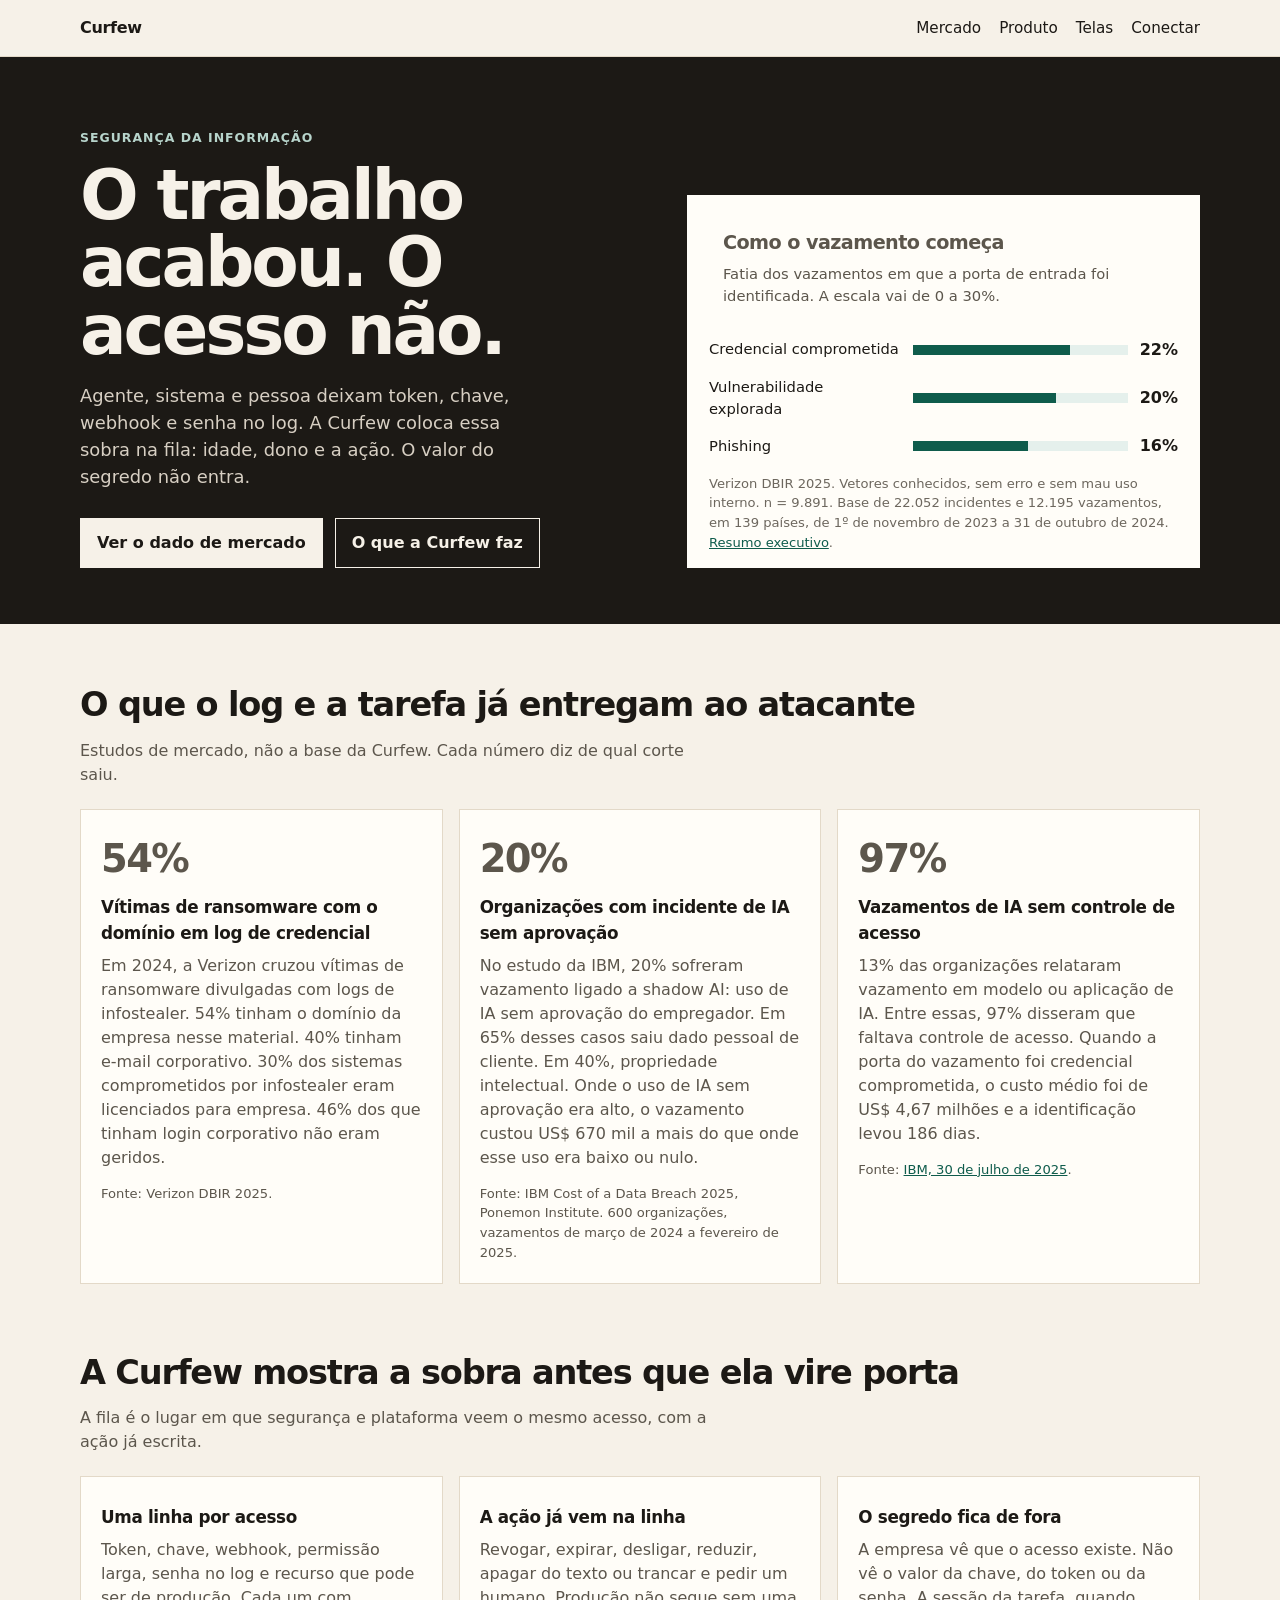
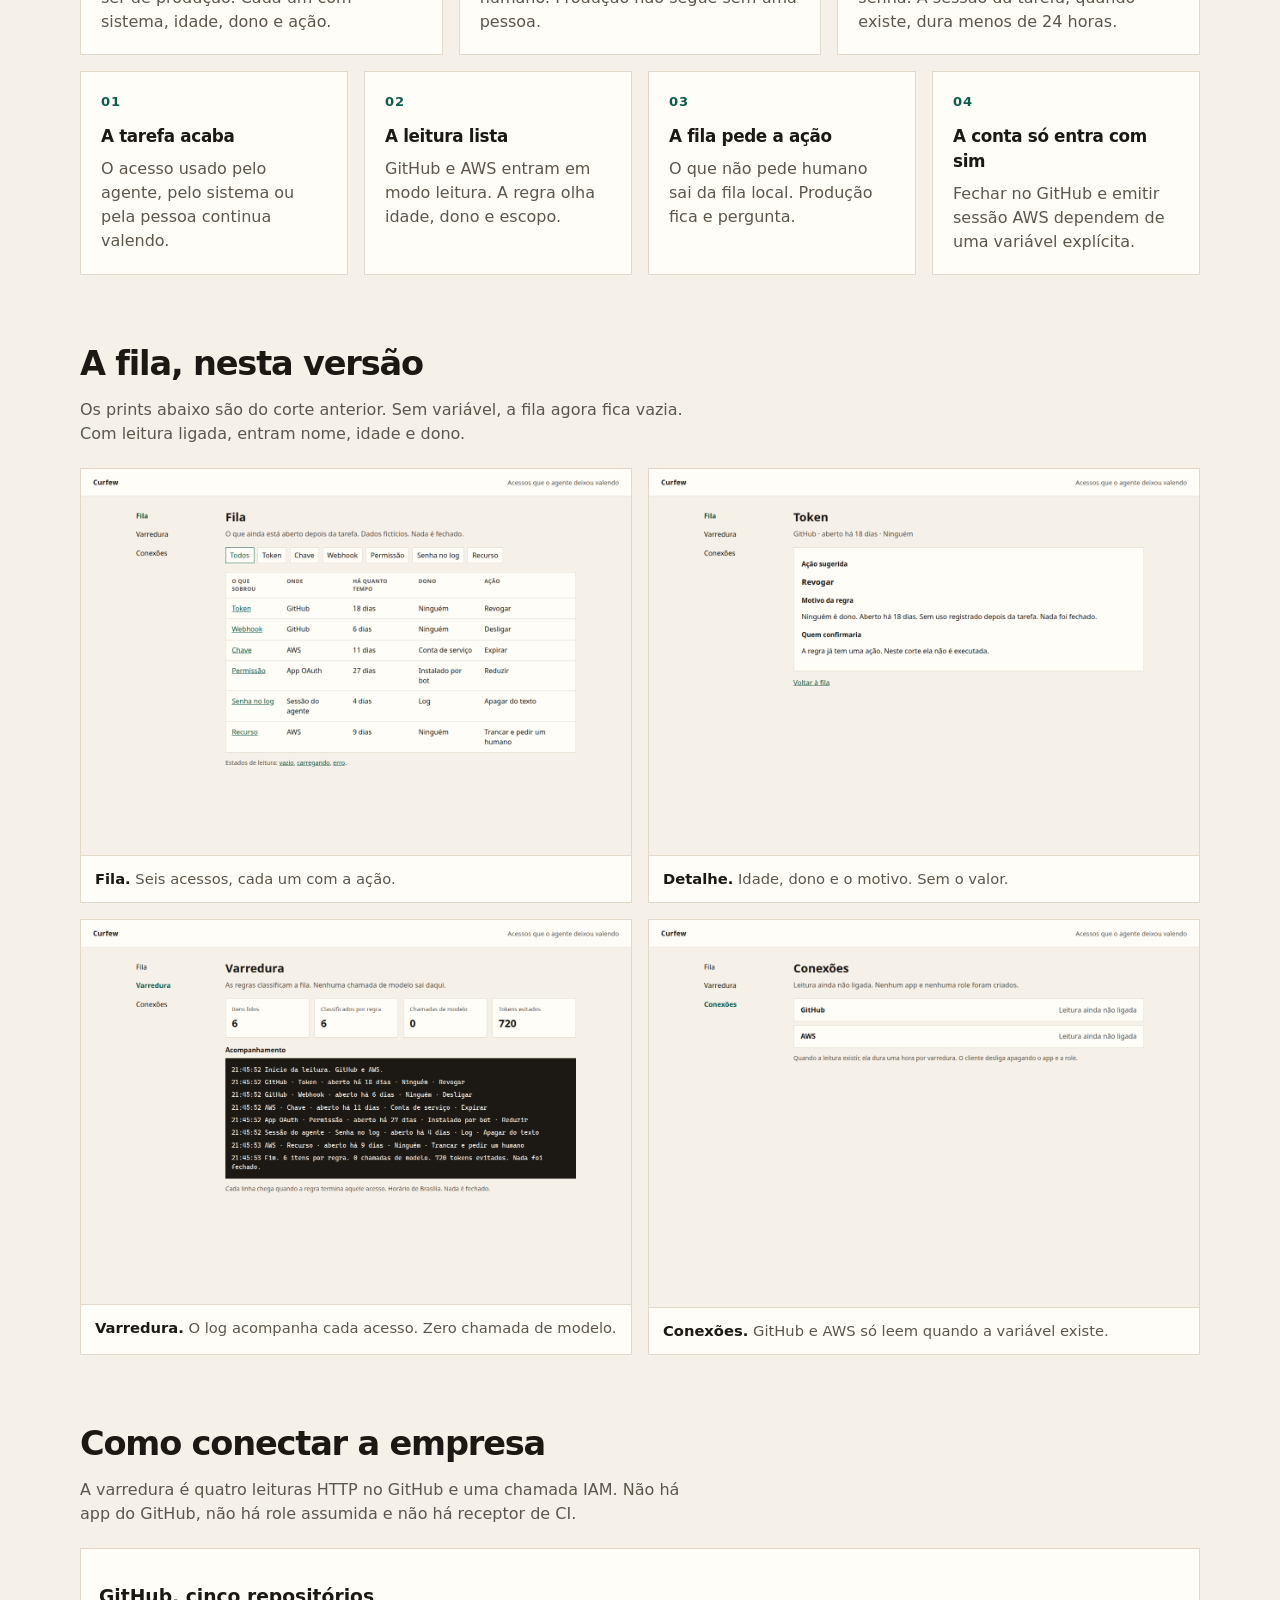
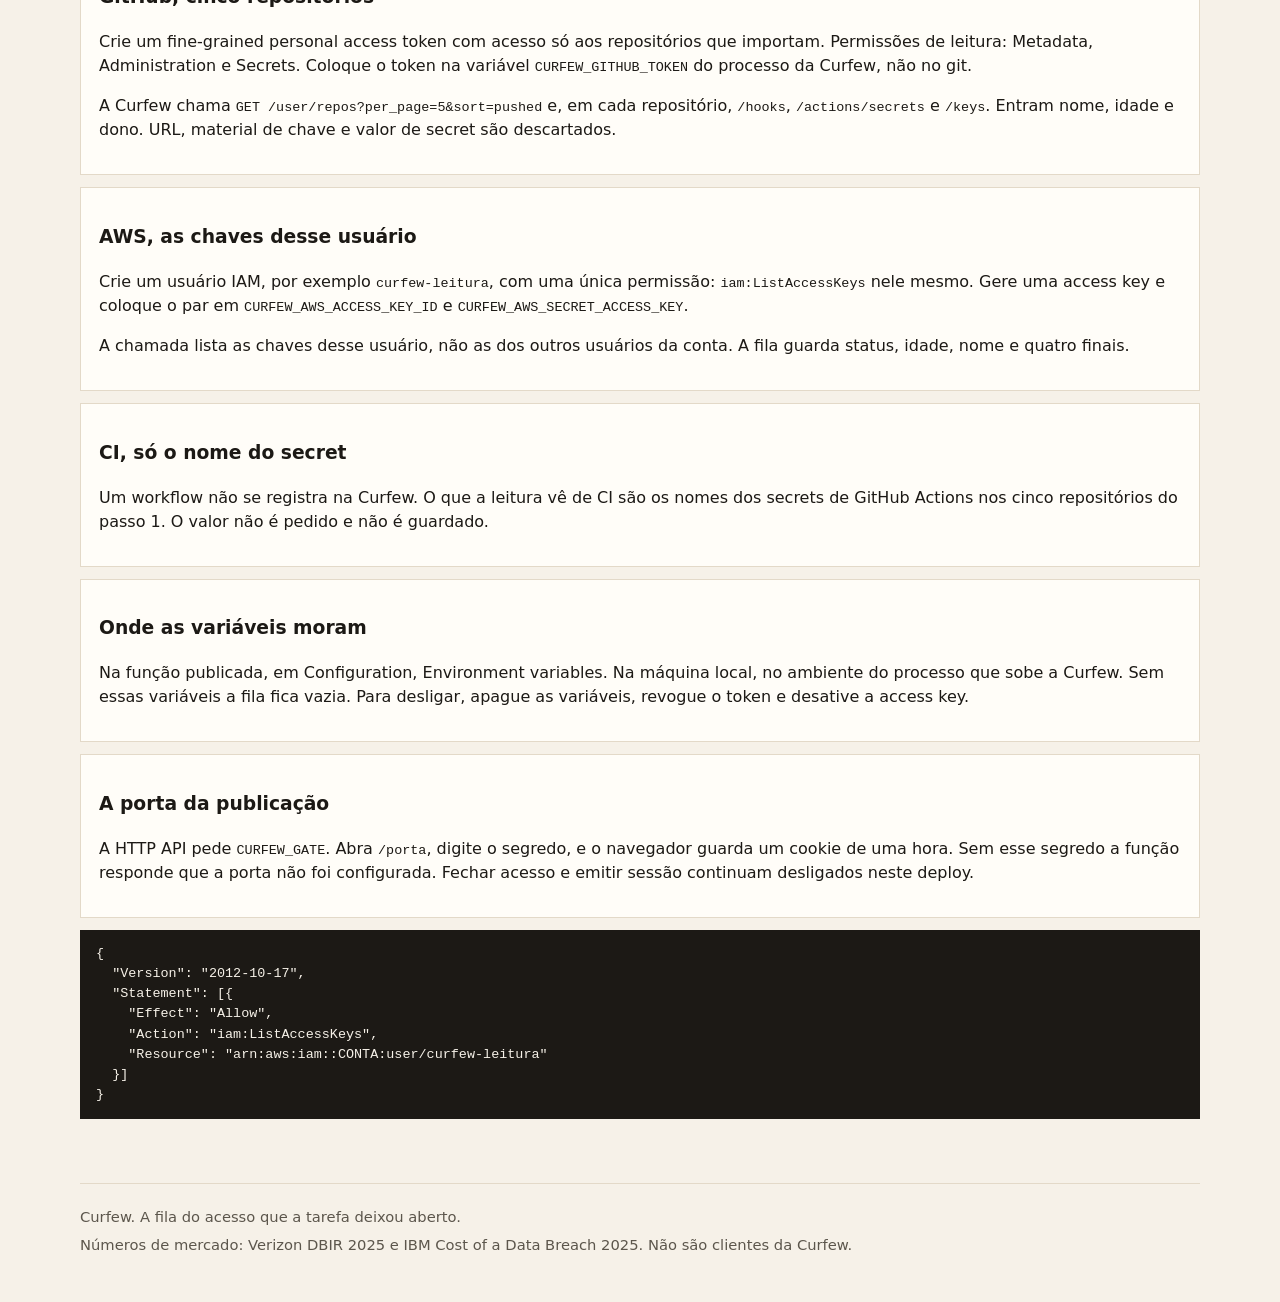
==== commit 948545b5: "Tira a fila fictícia e guarda a contagem sem segredo. Sem conta a fila fica vazia. Cada cliente é um" ====
--- a/docs/index.html
+++ b/docs/index.html
@@ -124,7 +124,7 @@
 
         <section class="wrap band" id="telas">
             <h2>A fila, nesta versão</h2>
-            <p class="section-note">Os prints são o exemplo. Sem variável, nenhuma conta real é lida. Com leitura ligada, entram nome, idade e dono.</p>
+            <p class="section-note">Os prints abaixo são do corte anterior. Sem variável, a fila agora fica vazia. Com leitura ligada, entram nome, idade e dono.</p>
             <div class="shots">
                 <figure>
                     <img src="prints/fila.png" alt="Fila da Curfew com seis acessos de exemplo e a ação de cada um.">
@@ -165,7 +165,7 @@
                 </li>
                 <li>
                     <h3>Onde as variáveis moram</h3>
-                    <p>Na função publicada, em Configuration, Environment variables. Na máquina local, no ambiente do processo que sobe a Curfew. Sem essas variáveis a fila continua o exemplo. Para desligar, apague as variáveis, revogue o token e desative a access key.</p>
+                    <p>Na função publicada, em Configuration, Environment variables. Na máquina local, no ambiente do processo que sobe a Curfew. Sem essas variáveis a fila fica vazia. Para desligar, apague as variáveis, revogue o token e desative a access key.</p>
                 </li>
                 <li>
                     <h3>A porta da publicação</h3>
